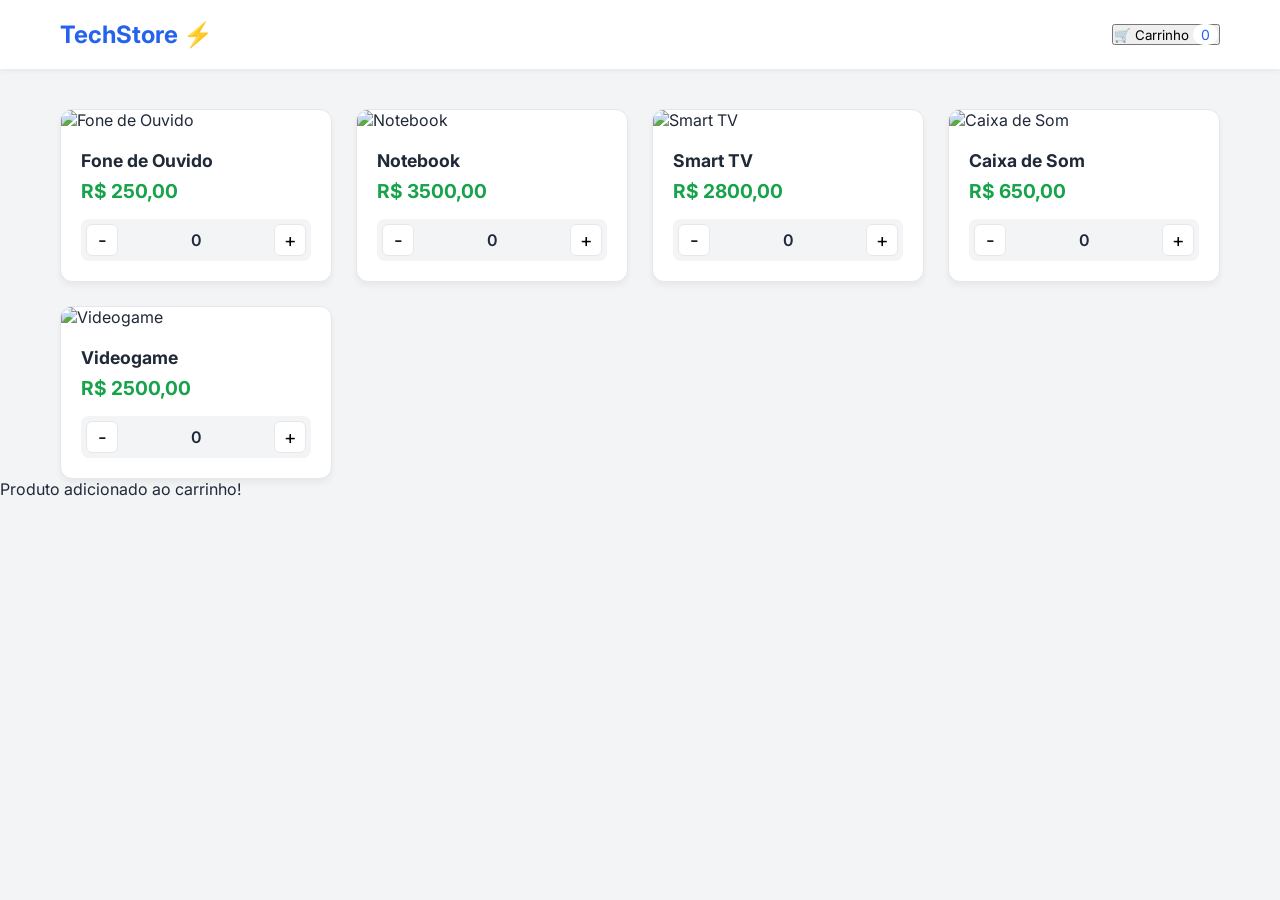
==== index.html @ 1e483e57 "ajuste html" ====
<!DOCTYPE html>
<html lang="pt-BR">
<head>
    <meta charset="UTF-8">
    <meta name="viewport" content="width=device-width, initial-scale=1.0">
    <title>TechStore - A Maior Loja de Eletrônicos</title>
    <link href="https://fonts.googleapis.com/css2?family=Inter:wght@400;500;600;700&display=swap" rel="stylesheet">
    <link rel="stylesheet" href="style.css">
</head>
<body>
    <header class="navbar">
        <div class="container header-content">
            <h1 class="logo">TechStore ⚡</h1>
            <button class="btn-cart-nav" onclick="abrirCarrinho()">
                🛒 Carrinho <span id="cart-badge">0</span>
            </button>
        </div>
    </header>

    <main class="container">
        <!-- Grid Onde os Produtos Vão Aparecer -->
        <div class="produtos-grid" id="produtos-container"></div>
    </main>

    <!-- Modal do Carrinho e Checkout -->
    <div id="modal-overlay" class="modal-overlay">
        <div class="modal-content" id="modal-body">
            <!-- O conteúdo (Carrinho ou Pagamento) será injetado aqui -->
        </div>
    </div>

    <!-- Toast de Notificação (Aviso verde quando adiciona item) -->
    <div id="toast" class="toast">Produto adicionado ao carrinho!</div>

    <script src="script.js"></script>
</body>
</html>
---- style.css ----
:root {
    --primary-color: #2563eb;
    --primary-hover: #1d4ed8;
    --success-color: #16a34a;
    --success-hover: #15803d;
    --bg-color: #f3f4f6;
    --card-bg: #ffffff;
    --text-main: #1f2937;
    --text-muted: #6b7280;
    --border-color: #e5e7eb;
}

* {
    margin: 0;
    padding: 0;
    box-sizing: border-box;
    font-family: 'Inter', sans-serif;
}

body {
    background-color: var(--bg-color);
    color: var(--text-main);
    padding-bottom: 40px;
}

.container {
    max-width: 1200px;
    margin: 0 auto;
    padding: 0 20px;
}

/* Header */
.navbar {
    background-color: var(--card-bg);
    box-shadow: 0 2px 4px rgba(0,0,0,0.05);
    padding: 20px 0;
    margin-bottom: 40px;
    position: sticky;
    top: 0;
    z-index: 100;
}

.header-content {
    display: flex;
    justify-content: space-between;
    align-items: center;
}

.header-content h1 {
    font-size: 1.5rem;
    color: var(--primary-color);
}

.btn-cart {
    background-color: var(--primary-color);
    color: white;
    border: none;
    padding: 10px 20px;
    border-radius: 8px;
    font-weight: 600;
    cursor: pointer;
    transition: background-color 0.2s;
    display: flex;
    align-items: center;
    gap: 8px;
}

.btn-cart:hover {
    background-color: var(--primary-hover);
}

#cart-badge {
    background-color: white;
    color: var(--primary-color);
    padding: 2px 8px;
    border-radius: 99px;
    font-size: 0.875rem;
}

/* Grid de Produtos */
.produtos-grid {
    display: grid;
    grid-template-columns: repeat(auto-fill, minmax(250px, 1fr));
    gap: 24px;
}

.produto-card {
    background-color: var(--card-bg);
    border-radius: 12px;
    overflow: hidden;
    box-shadow: 0 4px 6px rgba(0,0,0,0.05);
    border: 1px solid var(--border-color);
    transition: transform 0.2s, box-shadow 0.2s;
}

.produto-card:hover {
    transform: translateY(-5px);
    box-shadow: 0 10px 15px rgba(0,0,0,0.1);
}

.produto-img {
    width: 100%;
    height: 200px;
    object-fit: cover;
}

.produto-info {
    padding: 20px;
}

.produto-info h3 {
    font-size: 1.1rem;
    margin-bottom: 8px;
}

.produto-preco {
    font-weight: 700;
    color: var(--success-color);
    font-size: 1.2rem;
    margin-bottom: 16px;
}

.controles-qtd {
    display: flex;
    align-items: center;
    justify-content: space-between;
    background-color: var(--bg-color);
    border-radius: 8px;
    padding: 5px;
}

.btn-qtd {
    background-color: var(--card-bg);
    border: 1px solid var(--border-color);
    width: 32px;
    height: 32px;
    border-radius: 6px;
    font-size: 1.2rem;
    cursor: pointer;
    display: flex;
    align-items: center;
    justify-content: center;
    transition: background-color 0.2s;
}

.btn-qtd:hover {
    background-color: #e5e7eb;
}

.qtd-display {
    font-weight: 600;
    width: 30px;
    text-align: center;
}

/* Modal Overlay */
.modal-overlay {
    position: fixed;
    top: 0;
    left: 0;
    width: 100%;
    height: 100%;
    background-color: rgba(0, 0, 0, 0.5);
    display: none;
    justify-content: center;
    align-items: center;
    z-index: 1000;
    backdrop-filter: blur(4px);
}

.modal-overlay.active {
    display: flex;
}

.modal-content {
    background-color: var(--card-bg);
    padding: 30px;
    border-radius: 12px;
    width: 90%;
    max-width: 500px;
    box-shadow: 0 20px 25px -5px rgba(0,0,0,0.1);
}

/* Tipografia e elementos do Modal */
.modal-header {
    display: flex;
    justify-content: space-between;
    align-items: center;
    margin-bottom: 20px;
    border-bottom: 1px solid var(--border-color);
    padding-bottom: 10px;
}

.btn-close {
    background: none;
    border: none;
    font-size: 1.5rem;
    cursor: pointer;
    color: var(--text-muted);
}

.resumo-item {
    display: flex;
    justify-content: space-between;
    margin-bottom: 10px;
    font-size: 0.95rem;
}

.totais {
    margin-top: 20px;
    padding-top: 20px;
    border-top: 1px solid var(--border-color);
}

.select-pagamento {
    width: 100%;
    padding: 10px;
    border-radius: 8px;
    border: 1px solid var(--border-color);
    margin: 15px 0;
    font-size: 1rem;
}

.btn-finalizar {
    width: 100%;
    background-color: var(--success-color);
    color: white;
    padding: 12px;
    border: none;
    border-radius: 8px;
    font-size: 1.1rem;
    font-weight: 600;
    cursor: pointer;
    transition: background-color 0.2s;
}

.btn-finalizar:hover {
    background-color: var(--success-hover);
}

.text-danger { color: #dc2626; }
.text-success { color: #16a34a; }
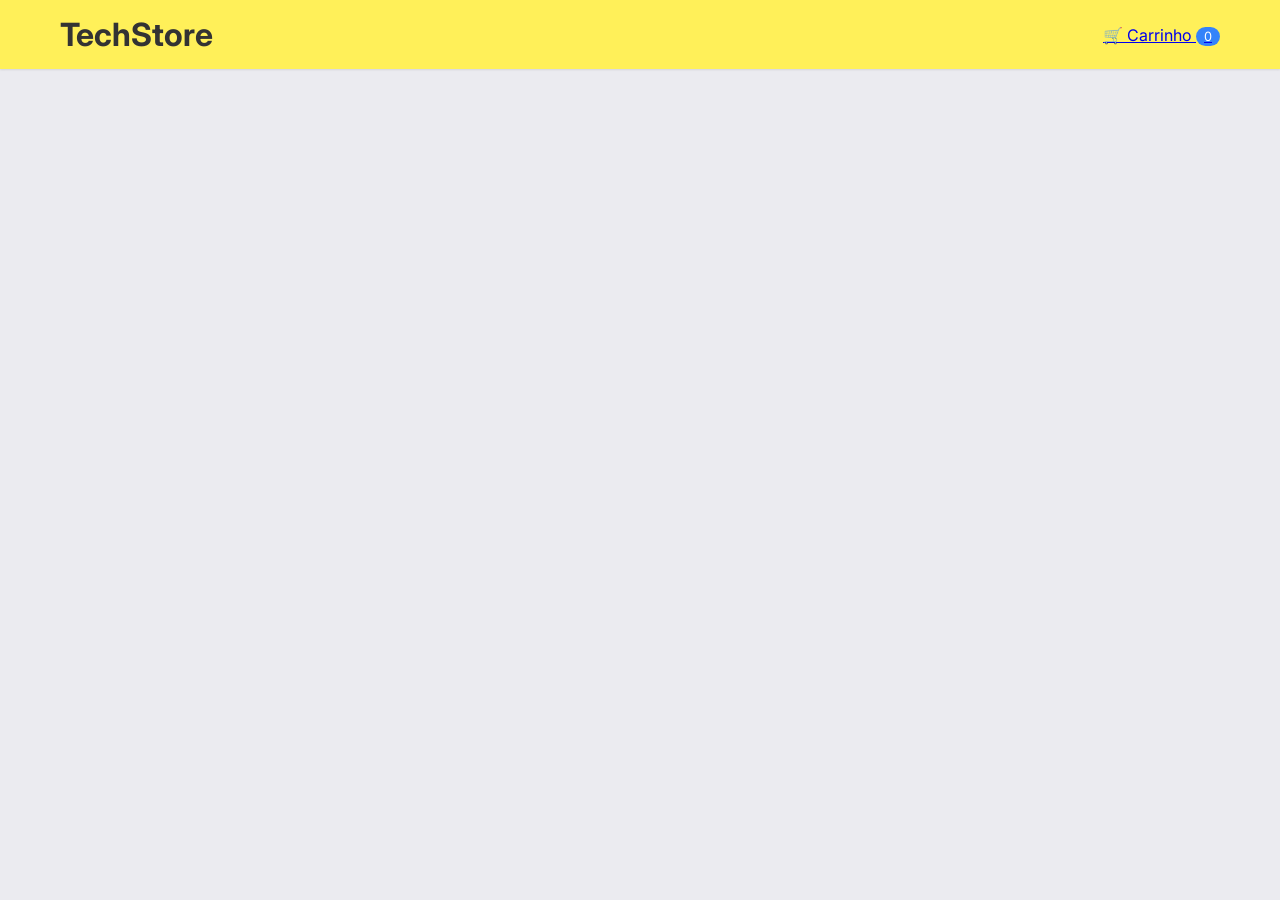
==== commit d537293f: "criação da tela carrinho e ajuste do index" ====
--- a/index.html
+++ b/index.html
@@ -3,34 +3,28 @@
 <head>
     <meta charset="UTF-8">
     <meta name="viewport" content="width=device-width, initial-scale=1.0">
-    <title>TechStore - A Maior Loja de Eletrônicos</title>
-    <link href="https://fonts.googleapis.com/css2?family=Inter:wght@400;500;600;700&display=swap" rel="stylesheet">
+    <title>TechStore - Produtos</title>
+    <link href="https://fonts.googleapis.com/css2?family=Inter:wght@400;600;700&display=swap" rel="stylesheet">
     <link rel="stylesheet" href="style.css">
 </head>
 <body>
     <header class="navbar">
         <div class="container header-content">
-            <h1 class="logo">TechStore ⚡</h1>
-            <button class="btn-cart-nav" onclick="abrirCarrinho()">
+            <h1>TechStore</h1>
+            <!-- Redireciona para a página do carrinho -->
+            <a href="carrinho.html" class="btn-cart">
                 🛒 Carrinho <span id="cart-badge">0</span>
-            </button>
+            </a>
         </div>
     </header>
 
     <main class="container">
-        <!-- Grid Onde os Produtos Vão Aparecer -->
-        <div class="produtos-grid" id="produtos-container"></div>
+        <div class="lista-produtos" id="produtos-lista">
+            <!-- JS injeta os produtos aqui em formato de lista (um sobre o outro) -->
+        </div>
     </main>
 
-    <!-- Modal do Carrinho e Checkout -->
-    <div id="modal-overlay" class="modal-overlay">
-        <div class="modal-content" id="modal-body">
-            <!-- O conteúdo (Carrinho ou Pagamento) será injetado aqui -->
-        </div>
-    </div>
-
-    <!-- Toast de Notificação (Aviso verde quando adiciona item) -->
-    <div id="toast" class="toast">Produto adicionado ao carrinho!</div>
+    <div id="toast" class="toast">Adicionado ao carrinho!</div>
 
     <script src="script.js"></script>
 </body>
--- a/style.css
+++ b/style.css
@@ -1,242 +1,58 @@
 :root {
-    --primary-color: #2563eb;
-    --primary-hover: #1d4ed8;
-    --success-color: #16a34a;
-    --success-hover: #15803d;
-    --bg-color: #f3f4f6;
+    --primary-color: #3483fa; /* Azul estilo Mercado Livre */
+    --primary-hover: #2968c8;
+    --secondary-color: #e3edfb;
+    --secondary-text: #3483fa;
+    --success-color: #00a650; /* Verde de sucesso/frete grátis */
+    --bg-color: #ebebf0;
     --card-bg: #ffffff;
-    --text-main: #1f2937;
-    --text-muted: #6b7280;
-    --border-color: #e5e7eb;
+    --text-main: #333333;
+    --text-muted: #666666;
 }
 
-* {
-    margin: 0;
-    padding: 0;
-    box-sizing: border-box;
-    font-family: 'Inter', sans-serif;
-}
-
-body {
-    background-color: var(--bg-color);
-    color: var(--text-main);
-    padding-bottom: 40px;
-}
-
-.container {
-    max-width: 1200px;
-    margin: 0 auto;
-    padding: 0 20px;
-}
+* { margin: 0; padding: 0; box-sizing: border-box; font-family: 'Inter', sans-serif; }
+body { background-color: var(--bg-color); color: var(--text-main); padding-bottom: 40px; }
+.container { max-width: 1200px; margin: 0 auto; padding: 0 20px; }
 
 /* Header */
-.navbar {
-    background-color: var(--card-bg);
-    box-shadow: 0 2px 4px rgba(0,0,0,0.05);
-    padding: 20px 0;
-    margin-bottom: 40px;
-    position: sticky;
-    top: 0;
-    z-index: 100;
-}
+.navbar { background-color: #fff059; /* Amarelo clássico de e-commerce */ box-shadow: 0 1px 2px rgba(0,0,0,0.1); padding: 15px 0; margin-bottom: 30px; position: sticky; top: 0; z-index: 100; }
+.header-content { display: flex; justify-content: space-between; align-items: center; }
+.logo { font-size: 1.5rem; color: #333; font-weight: 700; }
+.btn-cart-nav { background: white; color: #333; border: 1px solid #ccc; padding: 8px 16px; border-radius: 8px; font-weight: 600; cursor: pointer; display: flex; align-items: center; gap: 8px; }
+#cart-badge { background-color: var(--primary-color); color: white; padding: 2px 8px; border-radius: 99px; font-size: 0.8rem; }
 
-.header-content {
-    display: flex;
-    justify-content: space-between;
-    align-items: center;
-}
+/* Grid de Produtos - Estilo Realista */
+.produtos-grid { display: grid; grid-template-columns: repeat(auto-fill, minmax(260px, 1fr)); gap: 16px; }
+.produto-card { background-color: var(--card-bg); border-radius: 8px; overflow: hidden; display: flex; flex-direction: column; transition: box-shadow 0.2s; padding-bottom: 15px; }
+.produto-card:hover { box-shadow: 0 4px 15px rgba(0,0,0,0.1); }
+.produto-img { width: 100%; height: 220px; object-fit: cover; }
+.produto-info { padding: 15px; display: flex; flex-direction: column; flex-grow: 1; }
+.produto-nome { font-size: 0.9rem; color: var(--text-muted); margin-bottom: 10px; display: -webkit-box; -webkit-line-clamp: 2; -webkit-box-orient: vertical; overflow: hidden; line-height: 1.3; }
+.produto-preco { font-size: 1.5rem; font-weight: 600; color: var(--text-main); }
+.frete-gratis { color: var(--success-color); font-size: 0.8rem; font-weight: 600; margin-top: 4px; margin-bottom: 10px; }
+.avaliacoes { font-size: 0.8rem; color: #ffb800; margin-bottom: 15px; }
 
-.header-content h1 {
-    font-size: 1.5rem;
-    color: var(--primary-color);
-}
+/* Botões do Card */
+.botoes-acao { margin-top: auto; display: flex; flex-direction: column; gap: 8px; padding: 0 15px; }
+.btn-comprar, .btn-adicionar { width: 100%; padding: 12px; border-radius: 6px; font-weight: 600; cursor: pointer; border: none; font-size: 0.9rem; transition: background-color 0.2s; }
+.btn-comprar { background-color: var(--primary-color); color: white; }
+.btn-comprar:hover { background-color: var(--primary-hover); }
+.btn-adicionar { background-color: var(--secondary-color); color: var(--secondary-text); }
+.btn-adicionar:hover { background-color: #c9defa; }
 
-.btn-cart {
-    background-color: var(--primary-color);
-    color: white;
-    border: none;
-    padding: 10px 20px;
-    border-radius: 8px;
-    font-weight: 600;
-    cursor: pointer;
-    transition: background-color 0.2s;
-    display: flex;
-    align-items: center;
-    gap: 8px;
-}
+/* Modal e Toast */
+.modal-overlay { position: fixed; top: 0; left: 0; width: 100%; height: 100%; background-color: rgba(0,0,0,0.6); display: none; justify-content: center; align-items: center; z-index: 1000; }
+.modal-overlay.active { display: flex; }
+.modal-content { background-color: var(--card-bg); padding: 25px; border-radius: 8px; width: 95%; max-width: 500px; max-height: 90vh; overflow-y: auto; }
+.modal-header { display: flex; justify-content: space-between; align-items: center; border-bottom: 1px solid #eee; padding-bottom: 10px; margin-bottom: 20px; }
+.btn-close { background: none; border: none; font-size: 1.5rem; cursor: pointer; }
 
-.btn-cart:hover {
-    background-color: var(--primary-hover);
-}
+/* Item no Carrinho */
+.item-carrinho { display: flex; justify-content: space-between; align-items: center; padding-bottom: 15px; margin-bottom: 15px; border-bottom: 1px solid #eee; }
+.item-info { width: 60%; font-size: 0.9rem; }
+.item-controles { display: flex; align-items: center; gap: 10px; background: #f5f5f5; border-radius: 6px; padding: 4px; }
+.btn-qtd { border: none; background: white; width: 24px; height: 24px; border-radius: 4px; cursor: pointer; font-weight: bold; }
 
-#cart-badge {
-    background-color: white;
-    color: var(--primary-color);
-    padding: 2px 8px;
-    border-radius: 99px;
-    font-size: 0.875rem;
-}
-
-/* Grid de Produtos */
-.produtos-grid {
-    display: grid;
-    grid-template-columns: repeat(auto-fill, minmax(250px, 1fr));
-    gap: 24px;
-}
-
-.produto-card {
-    background-color: var(--card-bg);
-    border-radius: 12px;
-    overflow: hidden;
-    box-shadow: 0 4px 6px rgba(0,0,0,0.05);
-    border: 1px solid var(--border-color);
-    transition: transform 0.2s, box-shadow 0.2s;
-}
-
-.produto-card:hover {
-    transform: translateY(-5px);
-    box-shadow: 0 10px 15px rgba(0,0,0,0.1);
-}
-
-.produto-img {
-    width: 100%;
-    height: 200px;
-    object-fit: cover;
-}
-
-.produto-info {
-    padding: 20px;
-}
-
-.produto-info h3 {
-    font-size: 1.1rem;
-    margin-bottom: 8px;
-}
-
-.produto-preco {
-    font-weight: 700;
-    color: var(--success-color);
-    font-size: 1.2rem;
-    margin-bottom: 16px;
-}
-
-.controles-qtd {
-    display: flex;
-    align-items: center;
-    justify-content: space-between;
-    background-color: var(--bg-color);
-    border-radius: 8px;
-    padding: 5px;
-}
-
-.btn-qtd {
-    background-color: var(--card-bg);
-    border: 1px solid var(--border-color);
-    width: 32px;
-    height: 32px;
-    border-radius: 6px;
-    font-size: 1.2rem;
-    cursor: pointer;
-    display: flex;
-    align-items: center;
-    justify-content: center;
-    transition: background-color 0.2s;
-}
-
-.btn-qtd:hover {
-    background-color: #e5e7eb;
-}
-
-.qtd-display {
-    font-weight: 600;
-    width: 30px;
-    text-align: center;
-}
-
-/* Modal Overlay */
-.modal-overlay {
-    position: fixed;
-    top: 0;
-    left: 0;
-    width: 100%;
-    height: 100%;
-    background-color: rgba(0, 0, 0, 0.5);
-    display: none;
-    justify-content: center;
-    align-items: center;
-    z-index: 1000;
-    backdrop-filter: blur(4px);
-}
-
-.modal-overlay.active {
-    display: flex;
-}
-
-.modal-content {
-    background-color: var(--card-bg);
-    padding: 30px;
-    border-radius: 12px;
-    width: 90%;
-    max-width: 500px;
-    box-shadow: 0 20px 25px -5px rgba(0,0,0,0.1);
-}
-
-/* Tipografia e elementos do Modal */
-.modal-header {
-    display: flex;
-    justify-content: space-between;
-    align-items: center;
-    margin-bottom: 20px;
-    border-bottom: 1px solid var(--border-color);
-    padding-bottom: 10px;
-}
-
-.btn-close {
-    background: none;
-    border: none;
-    font-size: 1.5rem;
-    cursor: pointer;
-    color: var(--text-muted);
-}
-
-.resumo-item {
-    display: flex;
-    justify-content: space-between;
-    margin-bottom: 10px;
-    font-size: 0.95rem;
-}
-
-.totais {
-    margin-top: 20px;
-    padding-top: 20px;
-    border-top: 1px solid var(--border-color);
-}
-
-.select-pagamento {
-    width: 100%;
-    padding: 10px;
-    border-radius: 8px;
-    border: 1px solid var(--border-color);
-    margin: 15px 0;
-    font-size: 1rem;
-}
-
-.btn-finalizar {
-    width: 100%;
-    background-color: var(--success-color);
-    color: white;
-    padding: 12px;
-    border: none;
-    border-radius: 8px;
-    font-size: 1.1rem;
-    font-weight: 600;
-    cursor: pointer;
-    transition: background-color 0.2s;
-}
-
-.btn-finalizar:hover {
-    background-color: var(--success-hover);
-}
-
-.text-danger { color: #dc2626; }
-.text-success { color: #16a34a; }+/* Toast Notification (Aviso temporário) */
+.toast { position: fixed; bottom: -50px; left: 50%; transform: translateX(-50%); background-color: var(--success-color); color: white; padding: 10px 20px; border-radius: 8px; box-shadow: 0 4px 6px rgba(0,0,0,0.2); transition: bottom 0.3s ease-in-out; z-index: 2000; }
+.toast.show { bottom: 20px; }
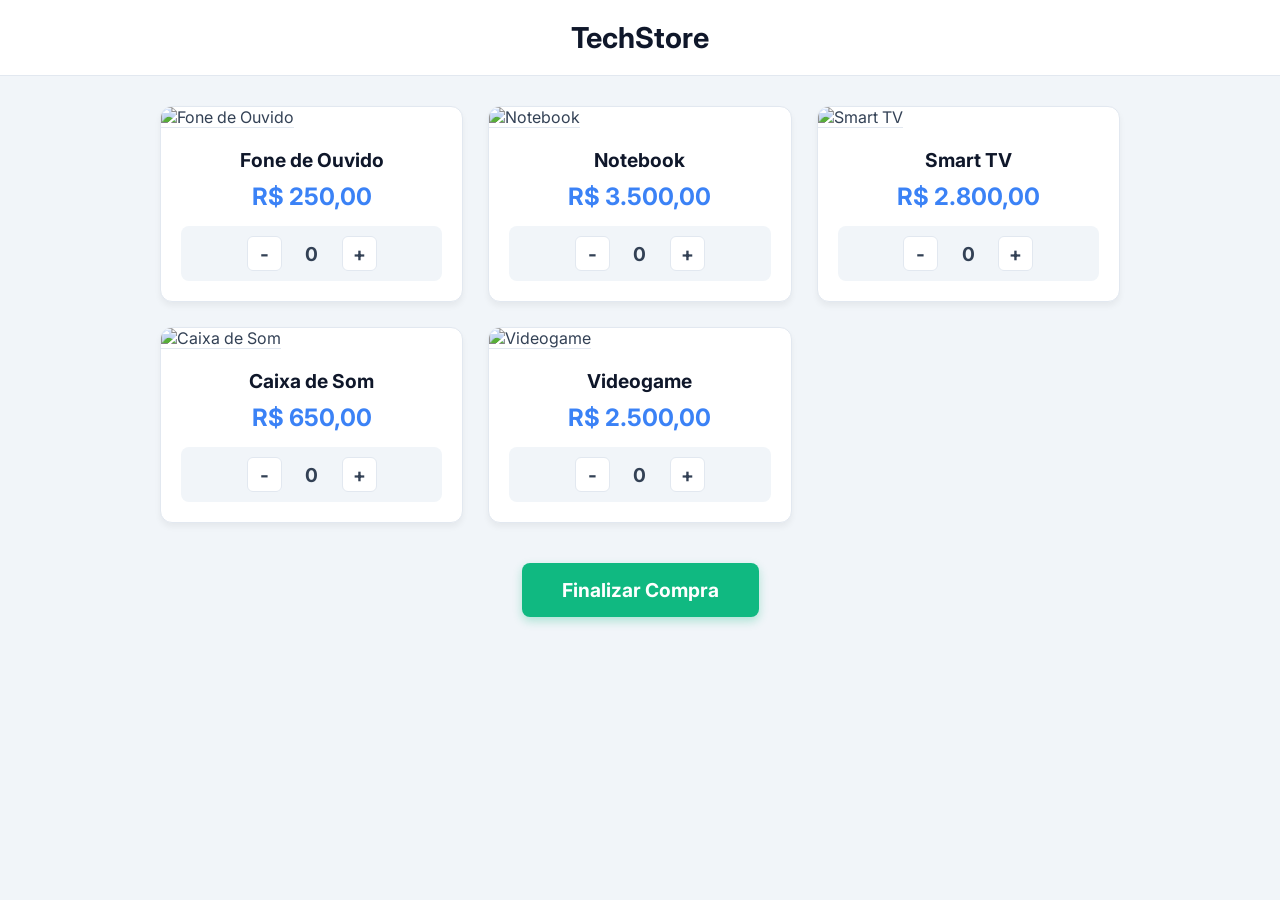
==== commit 5e0abfec: "asdasd" ====
--- a/index.html
+++ b/index.html
@@ -3,7 +3,7 @@
 <head>
     <meta charset="UTF-8">
     <meta name="viewport" content="width=device-width, initial-scale=1.0">
-    <title>TechStore - Produtos</title>
+    <title>TechStore - E-commerce</title>
     <link href="https://fonts.googleapis.com/css2?family=Inter:wght@400;600;700&display=swap" rel="stylesheet">
     <link rel="stylesheet" href="style.css">
 </head>
@@ -11,20 +11,12 @@
     <header class="navbar">
         <div class="container header-content">
             <h1>TechStore</h1>
-            <!-- Redireciona para a página do carrinho -->
-            <a href="carrinho.html" class="btn-cart">
-                🛒 Carrinho <span id="cart-badge">0</span>
-            </a>
         </div>
     </header>
 
-    <main class="container">
-        <div class="lista-produtos" id="produtos-lista">
-            <!-- JS injeta os produtos aqui em formato de lista (um sobre o outro) -->
-        </div>
+    <main class="container" id="app">
+        <!-- O JS vai injetar os produtos e o resumo aqui -->
     </main>
-
-    <div id="toast" class="toast">Adicionado ao carrinho!</div>
 
     <script src="script.js"></script>
 </body>
--- a/style.css
+++ b/style.css
@@ -1,58 +1,88 @@
 :root {
-    --primary-color: #3483fa; /* Azul estilo Mercado Livre */
-    --primary-hover: #2968c8;
-    --secondary-color: #e3edfb;
-    --secondary-text: #3483fa;
-    --success-color: #00a650; /* Verde de sucesso/frete grátis */
-    --bg-color: #ebebf0;
-    --card-bg: #ffffff;
-    --text-main: #333333;
-    --text-muted: #666666;
+    --primary: #0f172a;
+    --primary-hover: #1e293b;
+    --accent: #3b82f6;
+    --bg: #f1f5f9;
+    --card: #ffffff;
+    --text: #334155;
+    --border: #e2e8f0;
 }
 
 * { margin: 0; padding: 0; box-sizing: border-box; font-family: 'Inter', sans-serif; }
-body { background-color: var(--bg-color); color: var(--text-main); padding-bottom: 40px; }
-.container { max-width: 1200px; margin: 0 auto; padding: 0 20px; }
+body { background-color: var(--bg); color: var(--text); padding-bottom: 60px; }
+.container { max-width: 1000px; margin: 0 auto; padding: 0 20px; }
 
 /* Header */
-.navbar { background-color: #fff059; /* Amarelo clássico de e-commerce */ box-shadow: 0 1px 2px rgba(0,0,0,0.1); padding: 15px 0; margin-bottom: 30px; position: sticky; top: 0; z-index: 100; }
-.header-content { display: flex; justify-content: space-between; align-items: center; }
-.logo { font-size: 1.5rem; color: #333; font-weight: 700; }
-.btn-cart-nav { background: white; color: #333; border: 1px solid #ccc; padding: 8px 16px; border-radius: 8px; font-weight: 600; cursor: pointer; display: flex; align-items: center; gap: 8px; }
-#cart-badge { background-color: var(--primary-color); color: white; padding: 2px 8px; border-radius: 99px; font-size: 0.8rem; }
+.navbar { background: var(--card); border-bottom: 1px solid var(--border); padding: 20px 0; margin-bottom: 30px; text-align: center; }
+.navbar h1 { color: var(--primary); font-size: 1.8rem; }
 
-/* Grid de Produtos - Estilo Realista */
-.produtos-grid { display: grid; grid-template-columns: repeat(auto-fill, minmax(260px, 1fr)); gap: 16px; }
-.produto-card { background-color: var(--card-bg); border-radius: 8px; overflow: hidden; display: flex; flex-direction: column; transition: box-shadow 0.2s; padding-bottom: 15px; }
-.produto-card:hover { box-shadow: 0 4px 15px rgba(0,0,0,0.1); }
-.produto-img { width: 100%; height: 220px; object-fit: cover; }
-.produto-info { padding: 15px; display: flex; flex-direction: column; flex-grow: 1; }
-.produto-nome { font-size: 0.9rem; color: var(--text-muted); margin-bottom: 10px; display: -webkit-box; -webkit-line-clamp: 2; -webkit-box-orient: vertical; overflow: hidden; line-height: 1.3; }
-.produto-preco { font-size: 1.5rem; font-weight: 600; color: var(--text-main); }
-.frete-gratis { color: var(--success-color); font-size: 0.8rem; font-weight: 600; margin-top: 4px; margin-bottom: 10px; }
-.avaliacoes { font-size: 0.8rem; color: #ffb800; margin-bottom: 15px; }
+/* Grid de Produtos */
+.grid-produtos {
+    display: grid;
+    grid-template-columns: repeat(auto-fill, minmax(280px, 1fr));
+    gap: 25px;
+    margin-bottom: 40px;
+}
 
-/* Botões do Card */
-.botoes-acao { margin-top: auto; display: flex; flex-direction: column; gap: 8px; padding: 0 15px; }
-.btn-comprar, .btn-adicionar { width: 100%; padding: 12px; border-radius: 6px; font-weight: 600; cursor: pointer; border: none; font-size: 0.9rem; transition: background-color 0.2s; }
-.btn-comprar { background-color: var(--primary-color); color: white; }
-.btn-comprar:hover { background-color: var(--primary-hover); }
-.btn-adicionar { background-color: var(--secondary-color); color: var(--secondary-text); }
-.btn-adicionar:hover { background-color: #c9defa; }
+.produto-card {
+    background: var(--card);
+    border: 1px solid var(--border);
+    border-radius: 12px;
+    overflow: hidden;
+    box-shadow: 0 4px 6px rgba(0,0,0,0.05);
+    transition: transform 0.2s;
+}
 
-/* Modal e Toast */
-.modal-overlay { position: fixed; top: 0; left: 0; width: 100%; height: 100%; background-color: rgba(0,0,0,0.6); display: none; justify-content: center; align-items: center; z-index: 1000; }
-.modal-overlay.active { display: flex; }
-.modal-content { background-color: var(--card-bg); padding: 25px; border-radius: 8px; width: 95%; max-width: 500px; max-height: 90vh; overflow-y: auto; }
-.modal-header { display: flex; justify-content: space-between; align-items: center; border-bottom: 1px solid #eee; padding-bottom: 10px; margin-bottom: 20px; }
-.btn-close { background: none; border: none; font-size: 1.5rem; cursor: pointer; }
+.produto-card:hover { transform: translateY(-5px); }
 
-/* Item no Carrinho */
-.item-carrinho { display: flex; justify-content: space-between; align-items: center; padding-bottom: 15px; margin-bottom: 15px; border-bottom: 1px solid #eee; }
-.item-info { width: 60%; font-size: 0.9rem; }
-.item-controles { display: flex; align-items: center; gap: 10px; background: #f5f5f5; border-radius: 6px; padding: 4px; }
-.btn-qtd { border: none; background: white; width: 24px; height: 24px; border-radius: 4px; cursor: pointer; font-weight: bold; }
+.produto-img {
+    width: 100%;
+    height: 200px;
+    object-fit: cover;
+    border-bottom: 1px solid var(--border);
+}
 
-/* Toast Notification (Aviso temporário) */
-.toast { position: fixed; bottom: -50px; left: 50%; transform: translateX(-50%); background-color: var(--success-color); color: white; padding: 10px 20px; border-radius: 8px; box-shadow: 0 4px 6px rgba(0,0,0,0.2); transition: bottom 0.3s ease-in-out; z-index: 2000; }
-.toast.show { bottom: 20px; }+.produto-info { padding: 20px; text-align: center; }
+.produto-info h2 { font-size: 1.2rem; color: var(--primary); margin-bottom: 10px; }
+.produto-preco { font-size: 1.5rem; font-weight: 700; color: var(--accent); margin-bottom: 15px; }
+
+/* Controles de Quantidade */
+.controle-qtd {
+    display: flex;
+    justify-content: center;
+    align-items: center;
+    gap: 15px;
+    background: var(--bg);
+    padding: 10px;
+    border-radius: 8px;
+}
+
+.btn-qtd { background: white; border: 1px solid var(--border); width: 35px; height: 35px; border-radius: 6px; font-size: 1.2rem; font-weight: bold; cursor: pointer; color: var(--text); transition: 0.2s; }
+.btn-qtd:hover { background: var(--border); }
+.qtd-display { font-size: 1.2rem; font-weight: bold; width: 30px; }
+
+/* Botão Finalizar */
+.area-finalizar { text-align: center; margin-top: 30px; }
+.btn-finalizar { background: #10b981; color: white; border: none; padding: 15px 40px; border-radius: 8px; font-size: 1.2rem; font-weight: bold; cursor: pointer; transition: 0.2s; box-shadow: 0 4px 10px rgba(16, 185, 129, 0.3); }
+.btn-finalizar:hover { background: #059669; }
+
+/* Tela de Resumo */
+.resumo-container { background: var(--card); padding: 30px; border-radius: 12px; box-shadow: 0 4px 10px rgba(0,0,0,0.05); }
+.resumo-container h2 { color: var(--primary); margin-bottom: 20px; text-align: center; font-size: 1.8rem; }
+
+.tabela-resumo { width: 100%; border-collapse: collapse; margin-bottom: 30px; }
+.tabela-resumo th, .tabela-resumo td { padding: 15px; text-align: left; border-bottom: 1px solid var(--border); }
+.tabela-resumo th { background: var(--bg); font-weight: 600; color: var(--primary); }
+
+.totais-box { background: var(--bg); padding: 25px; border-radius: 8px; text-align: right; line-height: 1.8; font-size: 1.1rem; }
+.desconto { color: #ef4444; }
+.total-final { font-size: 1.8rem; color: #10b981; margin-top: 15px; border-top: 2px dashed var(--border); padding-top: 15px; }
+
+.btn-voltar { background: var(--primary); color: white; border: none; padding: 12px 25px; border-radius: 6px; font-size: 1rem; cursor: pointer; margin-top: 20px; display: block; margin-left: auto; margin-right: auto; }
+.btn-voltar:hover { background: var(--primary-hover); }
+
+/* Responsividade para telas menores (Celular) */
+@media (max-width: 600px) {
+    .tabela-resumo th, .tabela-resumo td { padding: 10px 5px; font-size: 0.9rem; }
+    .totais-box { text-align: center; }
+}
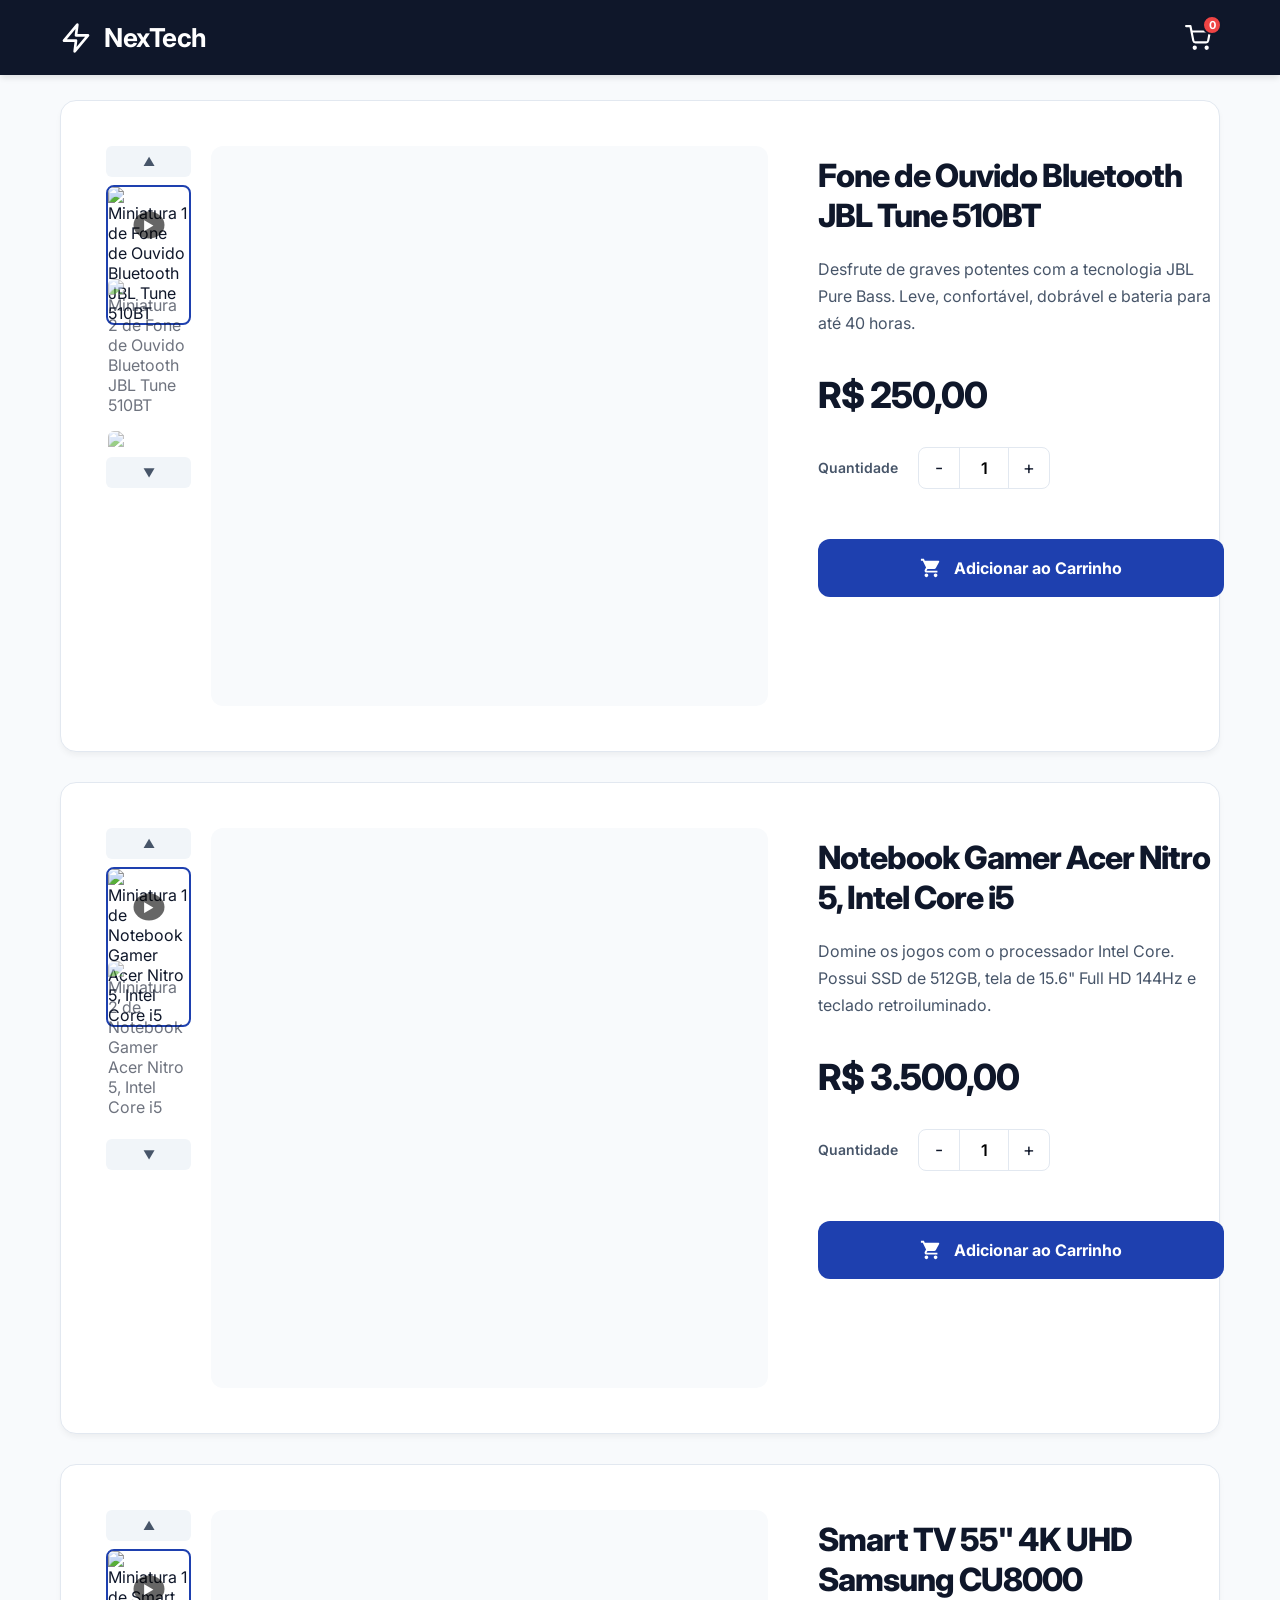
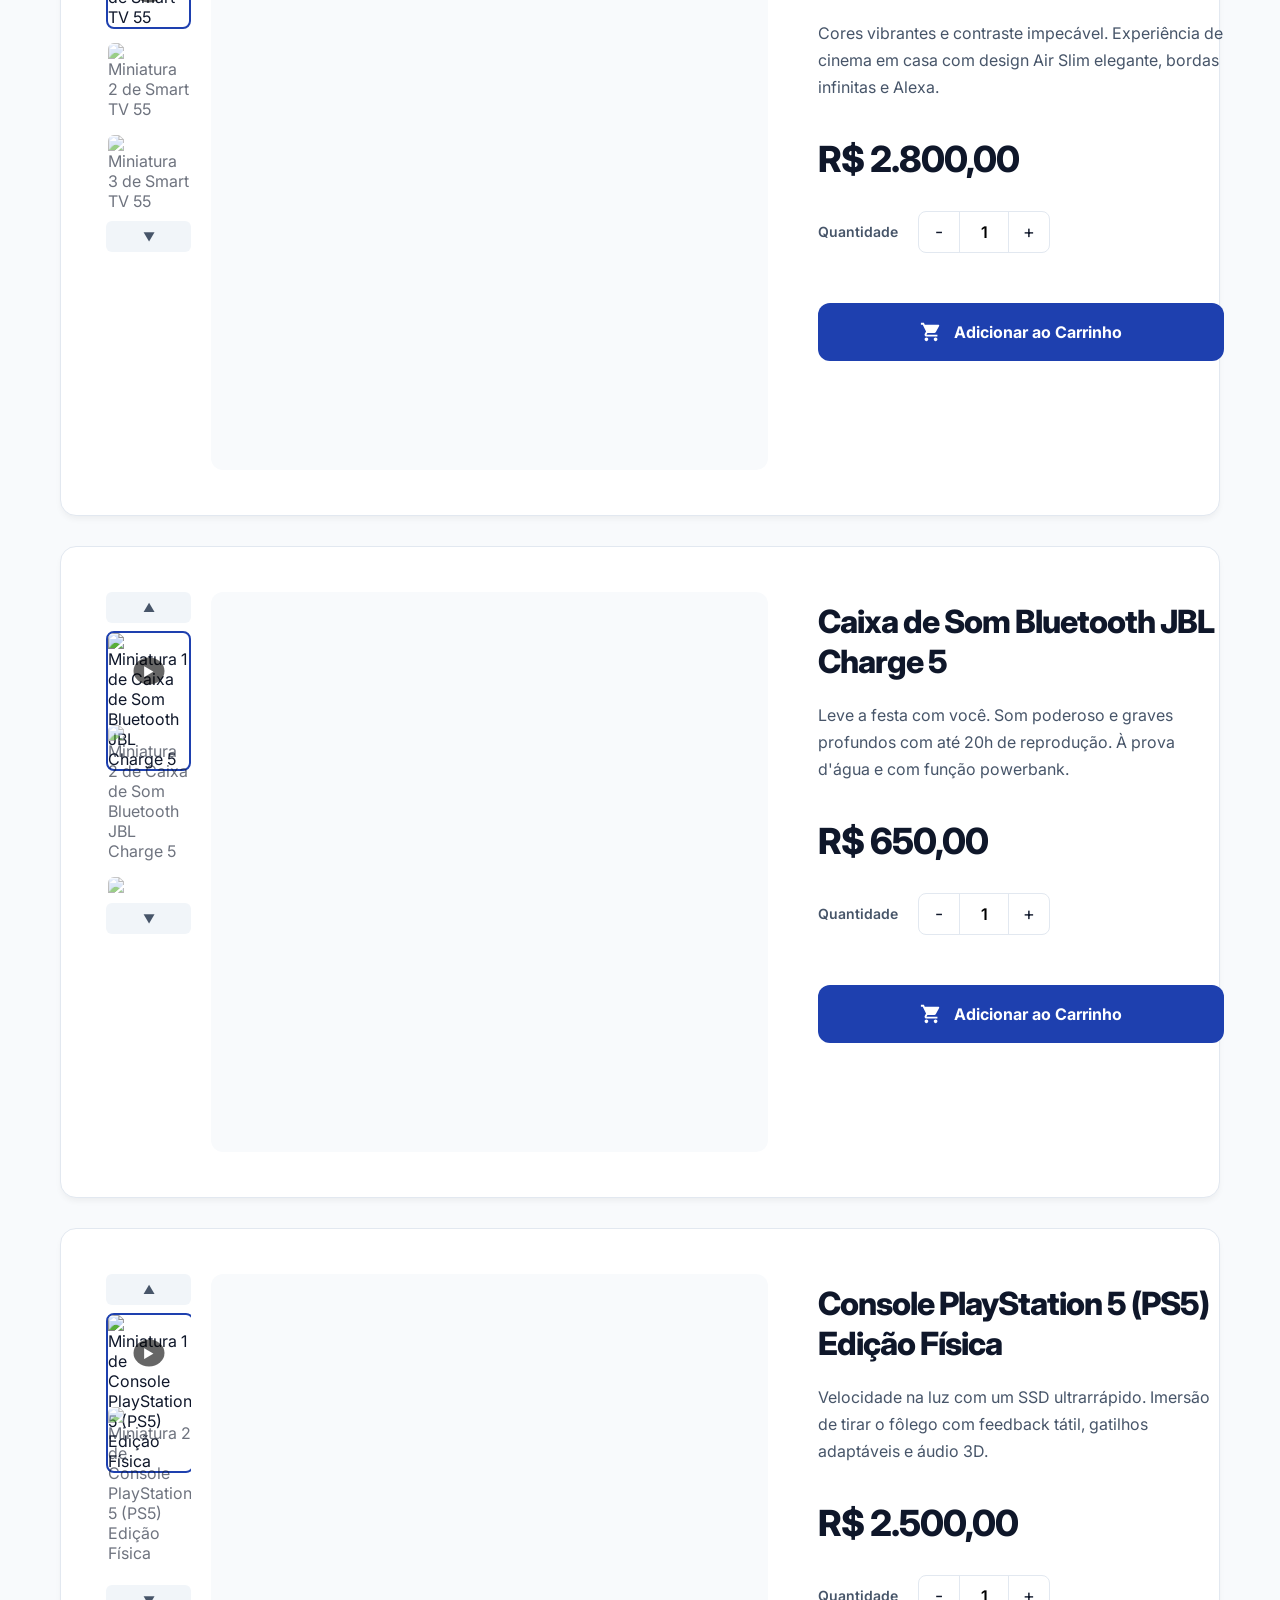
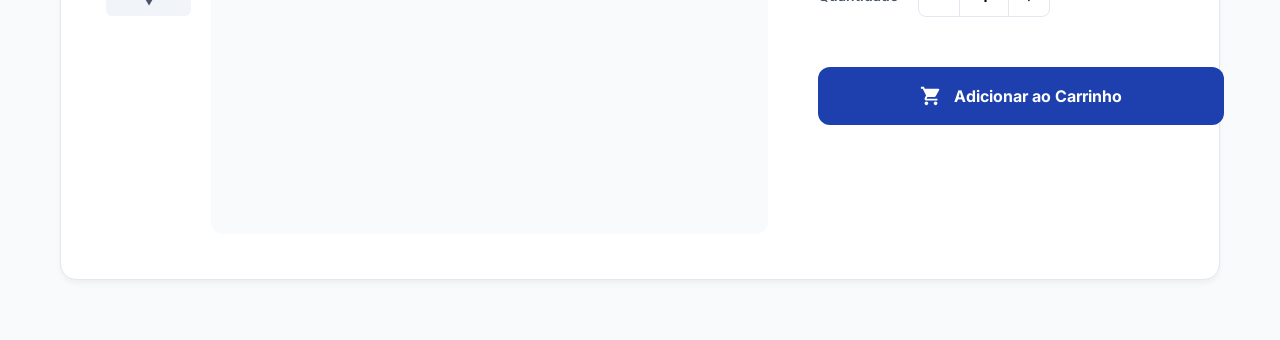
==== commit b8cf197e: "up" ====
--- a/index.html
+++ b/index.html
@@ -1,23 +1,77 @@
 <!DOCTYPE html>
 <html lang="pt-BR">
+
 <head>
     <meta charset="UTF-8">
     <meta name="viewport" content="width=device-width, initial-scale=1.0">
-    <title>TechStore - E-commerce</title>
-    <link href="https://fonts.googleapis.com/css2?family=Inter:wght@400;600;700&display=swap" rel="stylesheet">
+    <title>NexTech | A sua loja do futuro</title>
     <link rel="stylesheet" href="style.css">
+    <link href="https://fonts.googleapis.com/css2?family=Inter:wght@300;400;500;600;700&display=swap" rel="stylesheet">
 </head>
+
 <body>
-    <header class="navbar">
+    <header class="header">
         <div class="container header-content">
-            <h1>TechStore</h1>
+            <div class="logo-area">
+                <div class="logo" aria-label="Início NexTech" tabindex="0">
+                    <svg aria-hidden="true" width="32" height="32" viewBox="0 0 24 24" fill="none" stroke="#fff"
+                        stroke-width="2" stroke-linecap="round" stroke-linejoin="round">
+                        <polygon points="13 2 3 14 12 14 11 22 21 10 12 10 13 2"></polygon>
+                    </svg>
+                    <span>NexTech</span>
+                </div>
+            </div>
+
+            <div class="cart-container" id="cart-container">
+                <div class="cart-icon-wrapper" id="cart-toggle-btn" aria-label="Abrir carrinho de compras" role="button"
+                    tabindex="0">
+                    <svg aria-hidden="true" viewBox="0 0 24 24" fill="none" stroke="#fff" stroke-width="2"
+                        stroke-linecap="round" stroke-linejoin="round">
+                        <circle cx="9" cy="21" r="1"></circle>
+                        <circle cx="20" cy="21" r="1"></circle>
+                        <path d="M1 1h4l2.68 13.39a2 2 0 0 0 2 1.61h9.72a2 2 0 0 0 2-1.61L23 6H6"></path>
+                    </svg>
+                    <span class="cart-badge" id="cart-badge" aria-live="polite">0</span>
+                </div>
+
+                <div class="cart-dropdown hidden" id="cart-dropdown">
+                    <div class="cart-dropdown-header">Produtos Adicionados Recentemente</div>
+                    <div class="cart-items-list" id="cart-items-list">
+                        <!-- Renderizado via JS -->
+                    </div>
+
+                    <div class="cart-checkout-area" id="cart-checkout-area" style="display: none;">
+                        <label for="payment-method-select" class="sr-only" style="display: none;">Forma de
+                            Pagamento</label>
+                        <select id="payment-method-select" class="custom-select"
+                            aria-label="Selecione a forma de pagamento">
+                            <option value="" disabled selected>-- Forma de Pagamento --</option>
+                            <option value="1">1 - À vista (10% OFF em compras > R$5.000)</option>
+                            <option value="2">2 - Cartão de Débito</option>
+                            <option value="3">3 - Cartão de Crédito</option>
+                        </select>
+                        <div class="cart-dropdown-footer">
+                            <span class="cart-total-text" id="dropdown-total" aria-live="polite">R$ 0,00</span>
+                            <button class="btn-checkout-final" id="btn-checkout"
+                                aria-label="Finalizar Compra do Carrinho">Finalizar Compra</button>
+                        </div>
+                    </div>
+                </div>
+            </div>
         </div>
     </header>
 
-    <main class="container" id="app">
-        <!-- O JS vai injetar os produtos e o resumo aqui -->
+    <main class="container">
+        <section id="product-list" class="product-list" aria-label="Lista de Produtos"></section>
     </main>
+
+    <div id="modal-overlay" class="modal-overlay hidden" role="dialog" aria-modal="true" aria-labelledby="modal-title">
+        <div class="modal" id="modal-content"></div>
+    </div>
+
+    <div id="toast" class="toast hidden" role="alert" aria-live="assertive"></div>
 
     <script src="script.js"></script>
 </body>
+
 </html>
--- a/style.css
+++ b/style.css
@@ -1,88 +1,132 @@
+@import url('https://fonts.googleapis.com/css2?family=Inter:wght@300;400;500;600;700;800&display=swap');
+
 :root {
-    --primary: #0f172a;
-    --primary-hover: #1e293b;
-    --accent: #3b82f6;
-    --bg: #f1f5f9;
-    --card: #ffffff;
-    --text: #334155;
-    --border: #e2e8f0;
+    --primary: #1E40AF;        /* Azul Escuro / Premium (Bem mais escuro e elegante) */
+    --primary-light: #EFF6FF;
+    --primary-hover: #1E3A8A;
+    --bg-color: #F8FAFC;
+    --card-bg: #FFFFFF;
+    --text-main: #0F172A;
+    --text-muted: #475569;
+    --border: #E2E8F0;
+    --radius: 16px;            /* Cantos mais suaves */
+    --header-bg: #0F172A;
 }
 
 * { margin: 0; padding: 0; box-sizing: border-box; font-family: 'Inter', sans-serif; }
-body { background-color: var(--bg); color: var(--text); padding-bottom: 60px; }
-.container { max-width: 1000px; margin: 0 auto; padding: 0 20px; }
+body { background-color: var(--bg-color); color: var(--text-main); padding-top: 100px; padding-bottom: 60px; }
+.container { max-width: 1200px; margin: 0 auto; padding: 0 20px; }
 
 /* Header */
-.navbar { background: var(--card); border-bottom: 1px solid var(--border); padding: 20px 0; margin-bottom: 30px; text-align: center; }
-.navbar h1 { color: var(--primary); font-size: 1.8rem; }
+.header { position: fixed; top: 0; left: 0; width: 100%; background: var(--header-bg); box-shadow: 0 4px 6px -1px rgba(0,0,0,0.1); z-index: 100; padding: 15px 0; }
+.header-content { display: flex; justify-content: space-between; align-items: center; }
+.logo { display: flex; align-items: center; gap: 12px; cursor: pointer; transition: opacity 0.2s; }
+.logo:hover { opacity: 0.8; }
+.logo span { font-size: 26px; font-weight: 700; color: #fff; letter-spacing: -0.5px; }
 
-/* Grid de Produtos */
-.grid-produtos {
-    display: grid;
-    grid-template-columns: repeat(auto-fill, minmax(280px, 1fr));
-    gap: 25px;
-    margin-bottom: 40px;
+/* Cart */
+.cart-container { position: relative; }
+.cart-icon-wrapper { position: relative; cursor: pointer; display: flex; align-items: center; justify-content: center; width: 45px; height: 45px; border-radius: 50%; transition: background 0.2s; }
+.cart-icon-wrapper:hover { background: rgba(255,255,255,0.1); }
+.cart-icon-wrapper svg { width: 26px; height: 26px; stroke: #fff; }
+.cart-badge { position: absolute; top: 0; right: -2px; background: #EF4444; color: #fff; font-size: 11px; font-weight: 700; border-radius: 50%; width: 20px; height: 20px; display: flex; align-items: center; justify-content: center; border: 2px solid var(--header-bg); }
+
+/* Dropdown */
+.cart-dropdown { position: absolute; top: 55px; right: 0; width: 400px; background: #fff; border-radius: 12px; box-shadow: 0 10px 25px -5px rgba(0,0,0,0.1); border: 1px solid var(--border); z-index: 200; transition: 0.2s ease; opacity: 1; visibility: visible; overflow: hidden; }
+.cart-dropdown.hidden { opacity: 0; visibility: hidden; transform: translateY(-10px); }
+.cart-dropdown-header { padding: 15px 20px; font-size: 14px; font-weight: 600; color: var(--text-main); background: #F8FAFC; border-bottom: 1px solid var(--border); }
+.cart-items-list { max-height: 350px; overflow-y: auto; }
+.cart-item { display: flex; align-items: center; gap: 15px; padding: 15px 20px; border-bottom: 1px solid #F1F5F9; }
+.cart-item:hover { background: #F8FAFC; }
+.cart-item img { width: 55px; height: 55px; object-fit: cover; border-radius: 8px; border: 1px solid var(--border); }
+.cart-item-info { flex: 1; display: flex; flex-direction: column; gap: 8px; }
+.cart-item-title { font-size: 13px; font-weight: 500; color: var(--text-main); display: -webkit-box; -webkit-line-clamp: 2; -webkit-box-orient: vertical; overflow: hidden; }
+.cart-item-actions { display: flex; align-items: center; justify-content: space-between; }
+.cart-item-price { color: var(--text-main); font-weight: 600; font-size: 14px; }
+.empty-cart-msg { padding: 40px 15px; text-align: center; color: var(--text-muted); font-size: 15px; }
+
+.cart-checkout-area { padding: 20px; background: #fff; border-top: 1px solid var(--border); }
+.custom-select { width: 100%; padding: 12px; border: 1px solid var(--border); border-radius: 8px; font-size: 14px; margin-bottom: 15px; outline: none; background: #F8FAFC; }
+.cart-dropdown-footer { display: flex; justify-content: space-between; align-items: center; }
+.cart-total-text { font-size: 20px; font-weight: 700; color: var(--text-main); }
+.btn-checkout-final { background: var(--primary); color: #fff; border: none; padding: 12px 24px; border-radius: 8px; font-size: 14px; font-weight: 600; cursor: pointer; transition: all 0.2s ease; }
+.btn-checkout-final:hover { background: var(--primary-hover); }
+
+/* Layout dos Produtos */
+.product-list { display: flex; flex-direction: column; gap: 30px; }
+
+/* 3. Ajuste nas bordas (mais padding e gap) */
+.product-card { background: var(--card-bg); border-radius: var(--radius); padding: 45px; border: 1px solid var(--border); box-shadow: 0 4px 6px -1px rgba(0,0,0,0.05); display: flex; flex-direction: row; gap: 50px; align-items: stretch; }
+
+/* 6. Galeria maior (62%) e carrossel restrito a 3 imagens */
+.product-gallery { width: 62%; display: flex; gap: 20px; flex-shrink: 0; }
+.carousel-wrapper-vertical { width: 85px; display: flex; flex-direction: column; align-items: center; gap: 8px; }
+.carousel-btn { background: #F1F5F9; border-radius: 6px; border: none; font-size: 12px; color: var(--text-muted); cursor: pointer; padding: 8px; width: 100%; transition: all 0.2s; }
+.carousel-btn:hover { background: var(--border); color: var(--text-main); }
+
+/* Max-height exato para 3 miniaturas: (80px * 3) + (12px gap * 2) = 264px */
+.thumbnails-track-vertical { display: flex; flex-direction: column; gap: 12px; overflow-y: auto; max-height: 264px; width: 100%; scroll-behavior: smooth; }
+.thumbnails-track-vertical::-webkit-scrollbar { display: none; } 
+
+.thumb { width: 100%; height: 80px; border: 2px solid transparent; cursor: pointer; object-fit: cover; transition: all 0.2s; border-radius: 8px; flex-shrink: 0; opacity: 0.6; }
+.thumb.active, .thumb:hover { border-color: var(--primary); opacity: 1; }
+.thumb-video-icon { position: relative; display: block; width: 100%; height: 80px; }
+.thumb-video-icon .thumb { height: 100%; }
+.thumb-video-icon::after { content: '▶'; position: absolute; top: 50%; left: 50%; transform: translate(-50%, -50%); color: white; background: rgba(0,0,0,0.6); padding: 6px 10px; border-radius: 50%; font-size: 12px; pointer-events: none; }
+
+/* Imagem Principal Maior (agora com 560px de altura) */
+.main-media-container { flex: 1; height: 560px; background: #F8FAFC; border-radius: 12px; display: flex; align-items: center; justify-content: center; position: relative; overflow: hidden; }
+.main-media-container img { width: 100%; height: 100%; object-fit: contain; padding: 20px; transition: transform 0.15s ease-out; cursor: crosshair; }
+
+/* 4. Ocultar o texto do vídeo direto via CSS */
+.video-badge { display: none !important; } 
+
+/* 5. Cursor customizado no vídeo simulando o player circular do Cuberto */
+.main-media-container video { 
+    width: 100%; height: 100%; object-fit: contain; 
+    cursor: url("data:image/svg+xml,%3Csvg xmlns='http://www.w3.org/2000/svg' width='64' height='64' viewBox='0 0 64 64'%3E%3Cfilter id='shadow'%3E%3CfeDropShadow dx='0' dy='4' stdDeviation='4' flood-opacity='0.2'/%3E%3C/filter%3E%3Ccircle cx='32' cy='32' r='28' fill='white' filter='url(%23shadow)'/%3E%3Cpath d='M26 22l16 10-16 10z' fill='black'/%3E%3C/svg%3E") 32 32, pointer;
 }
 
-.produto-card {
-    background: var(--card);
-    border: 1px solid var(--border);
-    border-radius: 12px;
-    overflow: hidden;
-    box-shadow: 0 4px 6px rgba(0,0,0,0.05);
-    transition: transform 0.2s;
-}
+/* 1. e 3. Informações do Produto */
+.product-info { width: 38%; display: flex; flex-direction: column; justify-content: flex-start; flex-shrink: 0; padding: 10px 0; }
 
-.produto-card:hover { transform: translateY(-5px); }
+/* Tipografia refeita: maior, mais bold e com espaçamento negativo elegante */
+.product-title { font-size: 32px; font-weight: 800; line-height: 1.25; margin-bottom: 20px; color: var(--text-main); letter-spacing: -1px; }
+.product-desc { font-size: 16px; color: var(--text-muted); margin-bottom: 35px; line-height: 1.7; font-weight: 400; }
 
-.produto-img {
-    width: 100%;
-    height: 200px;
-    object-fit: cover;
-    border-bottom: 1px solid var(--border);
-}
+.product-price-box { margin-bottom: 30px; }
+.product-price { font-size: 36px; font-weight: 800; color: var(--text-main); letter-spacing: -1px; }
 
-.produto-info { padding: 20px; text-align: center; }
-.produto-info h2 { font-size: 1.2rem; color: var(--primary); margin-bottom: 10px; }
-.produto-preco { font-size: 1.5rem; font-weight: 700; color: var(--accent); margin-bottom: 15px; }
+.shopee-qty-row { display: flex; align-items: center; gap: 20px; margin-bottom: 30px; }
+.shopee-qty-row .lbl { font-size: 14px; font-weight: 600; color: var(--text-muted); }
+.qty-controls { display: flex; align-items: center; border: 1px solid var(--border); border-radius: 8px; background: #fff; overflow: hidden; }
+.btn-qty { background: transparent; border: none; width: 40px; height: 40px; font-size: 18px; color: var(--text-main); cursor: pointer; transition: background 0.2s; }
+.btn-qty:hover { background: #F1F5F9; }
+.qty-display { width: 50px; height: 40px; text-align: center; border: none; border-left: 1px solid var(--border); border-right: 1px solid var(--border); font-size: 16px; font-weight: 600; }
 
-/* Controles de Quantidade */
-.controle-qtd {
-    display: flex;
-    justify-content: center;
-    align-items: center;
-    gap: 15px;
-    background: var(--bg);
-    padding: 10px;
-    border-radius: 8px;
-}
+/* 2. Botão corrigido (Alinhado, cor forte e sem bugar na lateral) */
+.shopee-action-buttons { display: flex; margin-top: 20px; width: 100%; }
+.btn-add-cart-shopee { width: 100%; display: flex; align-items: center; justify-content: center; gap: 12px; background: var(--primary); color: #fff; border: none; padding: 18px 0; border-radius: 12px; font-size: 16px; font-weight: 700; cursor: pointer; transition: all 0.2s ease; }
+.btn-add-cart-shopee:hover { background: var(--primary-hover); transform: translateY(-2px); box-shadow: 0 8px 15px -3px rgba(30, 64, 175, 0.3); }
+.btn-add-cart-shopee svg { width: 22px; height: 22px; fill: #fff; }
 
-.btn-qtd { background: white; border: 1px solid var(--border); width: 35px; height: 35px; border-radius: 6px; font-size: 1.2rem; font-weight: bold; cursor: pointer; color: var(--text); transition: 0.2s; }
-.btn-qtd:hover { background: var(--border); }
-.qtd-display { font-size: 1.2rem; font-weight: bold; width: 30px; }
+/* Modais e Notificações */
+.modal-overlay { position: fixed; top: 0; left: 0; width: 100%; height: 100%; background: rgba(15, 23, 42, 0.8); backdrop-filter: blur(4px); display: flex; align-items: center; justify-content: center; z-index: 1000; transition: 0.3s; }
+.modal-overlay.hidden { opacity: 0; pointer-events: none; }
+.modal { background: var(--card-bg); width: 100%; max-width: 600px; border-radius: 16px; padding: 40px; box-shadow: 0 20px 25px -5px rgba(0,0,0,0.1); }
+.receipt-table { width: 100%; border-collapse: collapse; margin-top: 20px; margin-bottom: 25px; }
+.receipt-table th, .receipt-table td { padding: 15px; border-bottom: 1px solid var(--border); font-size: 14px; text-align: left; }
+.receipt-table th { background: #F8FAFC; font-weight: 600; }
+.summary-row { display: flex; justify-content: space-between; margin-bottom: 10px; font-size: 15px; font-weight: 500; }
 
-/* Botão Finalizar */
-.area-finalizar { text-align: center; margin-top: 30px; }
-.btn-finalizar { background: #10b981; color: white; border: none; padding: 15px 40px; border-radius: 8px; font-size: 1.2rem; font-weight: bold; cursor: pointer; transition: 0.2s; box-shadow: 0 4px 10px rgba(16, 185, 129, 0.3); }
-.btn-finalizar:hover { background: #059669; }
+.toast { position: fixed; bottom: 30px; left: 50%; transform: translateX(-50%) translateY(0); background: #0F172A; color: white; padding: 16px 32px; border-radius: 50px; font-size: 14px; font-weight: 600; z-index: 3000; transition: all 0.3s cubic-bezier(0.4, 0, 0.2, 1); }
+.toast.hidden { transform: translateX(-50%) translateY(20px); opacity: 0; pointer-events: none; }
 
-/* Tela de Resumo */
-.resumo-container { background: var(--card); padding: 30px; border-radius: 12px; box-shadow: 0 4px 10px rgba(0,0,0,0.05); }
-.resumo-container h2 { color: var(--primary); margin-bottom: 20px; text-align: center; font-size: 1.8rem; }
-
-.tabela-resumo { width: 100%; border-collapse: collapse; margin-bottom: 30px; }
-.tabela-resumo th, .tabela-resumo td { padding: 15px; text-align: left; border-bottom: 1px solid var(--border); }
-.tabela-resumo th { background: var(--bg); font-weight: 600; color: var(--primary); }
-
-.totais-box { background: var(--bg); padding: 25px; border-radius: 8px; text-align: right; line-height: 1.8; font-size: 1.1rem; }
-.desconto { color: #ef4444; }
-.total-final { font-size: 1.8rem; color: #10b981; margin-top: 15px; border-top: 2px dashed var(--border); padding-top: 15px; }
-
-.btn-voltar { background: var(--primary); color: white; border: none; padding: 12px 25px; border-radius: 6px; font-size: 1rem; cursor: pointer; margin-top: 20px; display: block; margin-left: auto; margin-right: auto; }
-.btn-voltar:hover { background: var(--primary-hover); }
-
-/* Responsividade para telas menores (Celular) */
-@media (max-width: 600px) {
-    .tabela-resumo th, .tabela-resumo td { padding: 10px 5px; font-size: 0.9rem; }
-    .totais-box { text-align: center; }
+@media (max-width: 900px) {
+    .product-card { flex-direction: column; padding: 30px; gap: 30px; }
+    .product-gallery, .product-info { width: 100%; }
+    .thumbnails-track-vertical { flex-direction: row; max-height: none; width: 100%; overflow-x: auto; }
+    .carousel-wrapper-vertical { width: 100%; flex-direction: row; }
+    .main-media-container { height: 350px; }
+    .carousel-btn { display: none; } 
 }
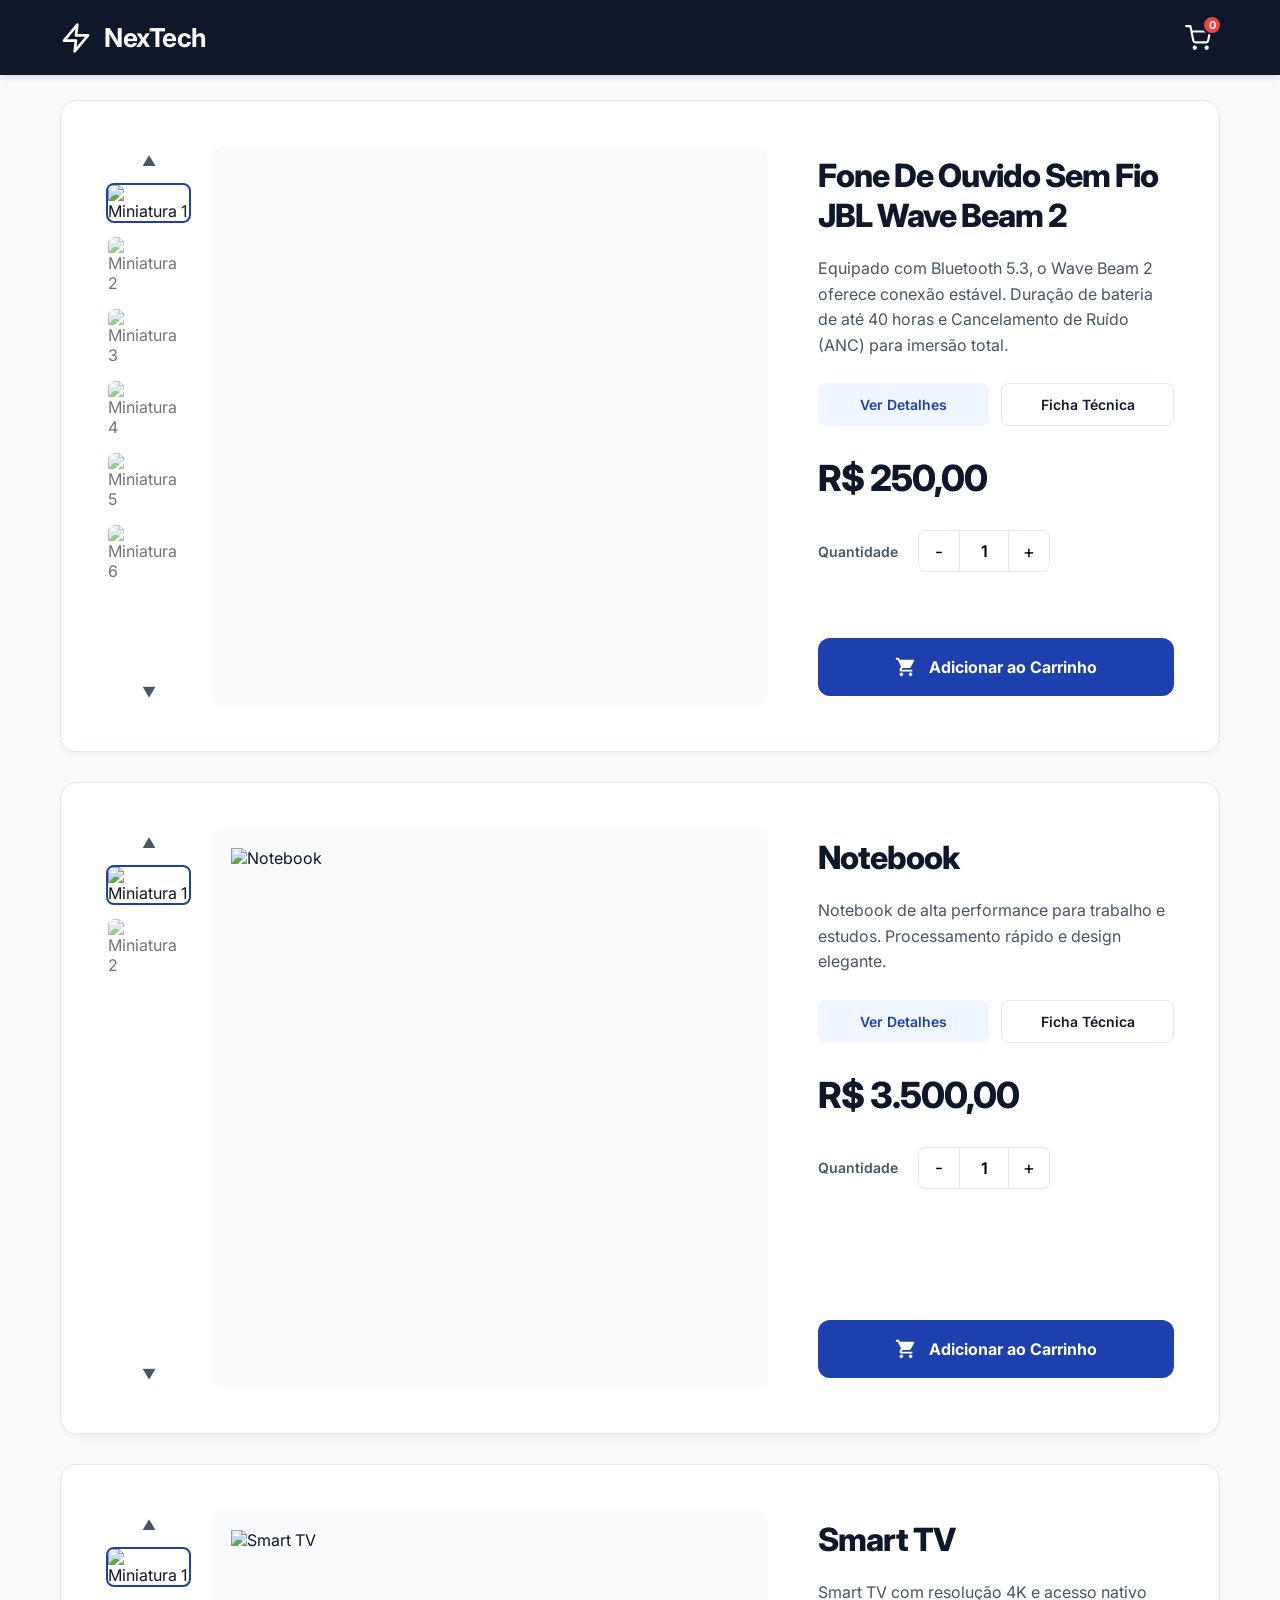
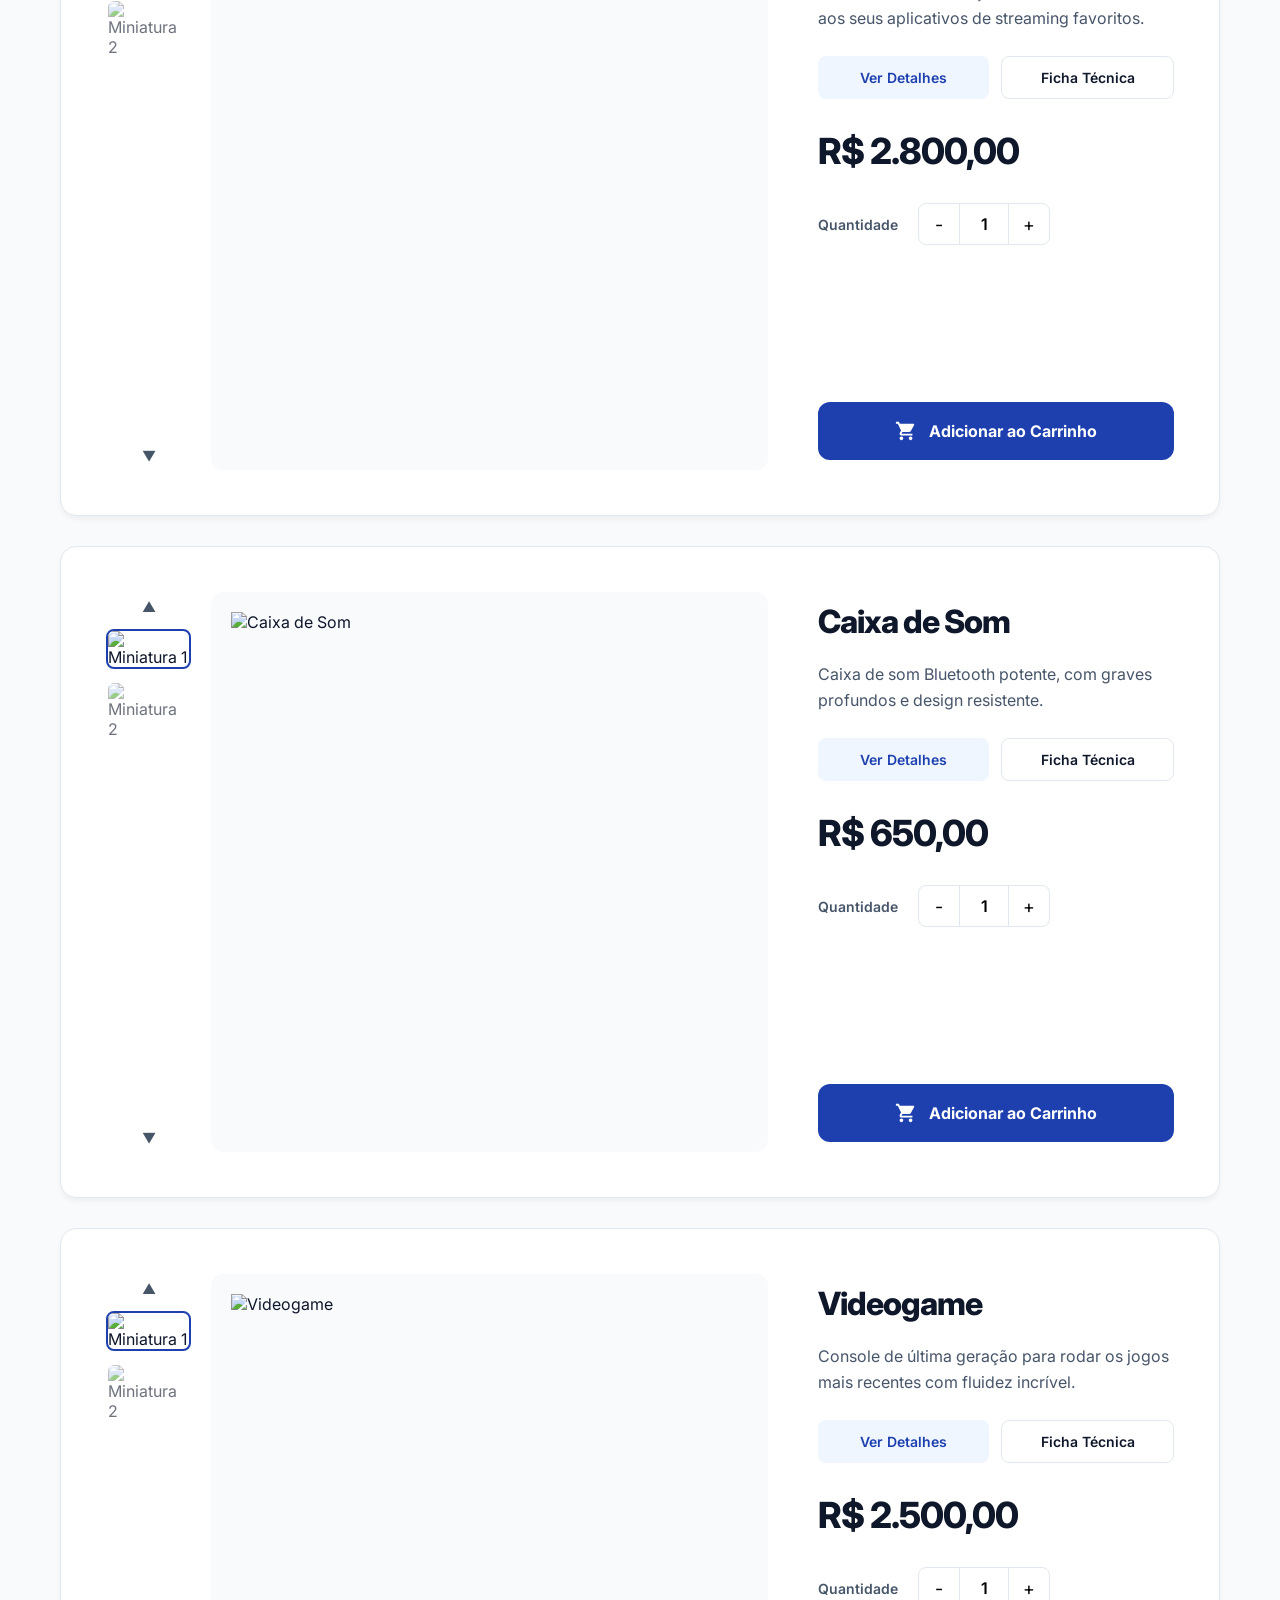
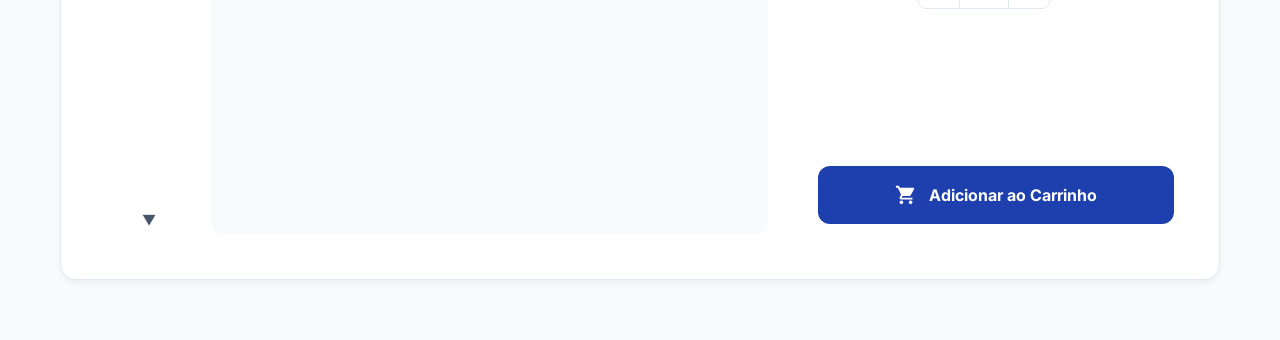
==== commit 8ec377da: "ajustes finais correção botão finalizar compra, reestruturação do carrinho e adição mensagem de conf" ====
--- a/index.html
+++ b/index.html
@@ -41,20 +41,20 @@
                     </div>
 
                     <div class="cart-checkout-area" id="cart-checkout-area" style="display: none;">
-                        <label for="payment-method-select" class="sr-only" style="display: none;">Forma de
-                            Pagamento</label>
-                        <select id="payment-method-select" class="custom-select"
-                            aria-label="Selecione a forma de pagamento">
-                            <option value="" disabled selected>-- Forma de Pagamento --</option>
-                            <option value="1">1 - À vista (10% OFF em compras > R$5.000)</option>
-                            <option value="2">2 - Cartão de Débito</option>
-                            <option value="3">3 - Cartão de Crédito</option>
-                        </select>
                         <div class="cart-dropdown-footer">
                             <span class="cart-total-text" id="dropdown-total" aria-live="polite">R$ 0,00</span>
-                            <button class="btn-checkout-final" id="btn-checkout"
-                                aria-label="Finalizar Compra do Carrinho">Finalizar Compra</button>
+                            <button class="btn-checkout-final" id="btn-checkout" aria-label="Revisar Compra">Comprar</button>
                         </div>
+                    </div>
+                </div>
+            </div>
+        </div>
+    </header>
+
+    <main class="container">
+        <section id="product-list" class="product-list" aria-label="Lista de Produtos"></section>
+    </main>
+
                     </div>
                 </div>
             </div>
--- a/style.css
+++ b/style.css
@@ -1,7 +1,7 @@
 @import url('https://fonts.googleapis.com/css2?family=Inter:wght@300;400;500;600;700;800&display=swap');
 
 :root {
-    --primary: #1E40AF;        /* Azul Escuro / Premium (Bem mais escuro e elegante) */
+    --primary: #1E40AF;
     --primary-light: #EFF6FF;
     --primary-hover: #1E3A8A;
     --bg-color: #F8FAFC;
@@ -9,7 +9,7 @@
     --text-main: #0F172A;
     --text-muted: #475569;
     --border: #E2E8F0;
-    --radius: 16px;            /* Cantos mais suaves */
+    --radius: 16px;
     --header-bg: #0F172A;
 }
 
@@ -17,14 +17,13 @@
 body { background-color: var(--bg-color); color: var(--text-main); padding-top: 100px; padding-bottom: 60px; }
 .container { max-width: 1200px; margin: 0 auto; padding: 0 20px; }
 
-/* Header */
+/* Header & Cart */
 .header { position: fixed; top: 0; left: 0; width: 100%; background: var(--header-bg); box-shadow: 0 4px 6px -1px rgba(0,0,0,0.1); z-index: 100; padding: 15px 0; }
 .header-content { display: flex; justify-content: space-between; align-items: center; }
 .logo { display: flex; align-items: center; gap: 12px; cursor: pointer; transition: opacity 0.2s; }
 .logo:hover { opacity: 0.8; }
 .logo span { font-size: 26px; font-weight: 700; color: #fff; letter-spacing: -0.5px; }
 
-/* Cart */
 .cart-container { position: relative; }
 .cart-icon-wrapper { position: relative; cursor: pointer; display: flex; align-items: center; justify-content: center; width: 45px; height: 45px; border-radius: 50%; transition: background 0.2s; }
 .cart-icon-wrapper:hover { background: rgba(255,255,255,0.1); }
@@ -34,92 +33,122 @@
 /* Dropdown */
 .cart-dropdown { position: absolute; top: 55px; right: 0; width: 400px; background: #fff; border-radius: 12px; box-shadow: 0 10px 25px -5px rgba(0,0,0,0.1); border: 1px solid var(--border); z-index: 200; transition: 0.2s ease; opacity: 1; visibility: visible; overflow: hidden; }
 .cart-dropdown.hidden { opacity: 0; visibility: hidden; transform: translateY(-10px); }
-.cart-dropdown-header { padding: 15px 20px; font-size: 14px; font-weight: 600; color: var(--text-main); background: #F8FAFC; border-bottom: 1px solid var(--border); }
+.cart-dropdown-header { padding: 15px 20px; font-size: 14px; font-weight: 600; background: #F8FAFC; border-bottom: 1px solid var(--border); }
 .cart-items-list { max-height: 350px; overflow-y: auto; }
 .cart-item { display: flex; align-items: center; gap: 15px; padding: 15px 20px; border-bottom: 1px solid #F1F5F9; }
-.cart-item:hover { background: #F8FAFC; }
 .cart-item img { width: 55px; height: 55px; object-fit: cover; border-radius: 8px; border: 1px solid var(--border); }
 .cart-item-info { flex: 1; display: flex; flex-direction: column; gap: 8px; }
-.cart-item-title { font-size: 13px; font-weight: 500; color: var(--text-main); display: -webkit-box; -webkit-line-clamp: 2; -webkit-box-orient: vertical; overflow: hidden; }
+.cart-item-title { font-size: 13px; font-weight: 500; display: -webkit-box; -webkit-line-clamp: 2; -webkit-box-orient: vertical; overflow: hidden; }
 .cart-item-actions { display: flex; align-items: center; justify-content: space-between; }
-.cart-item-price { color: var(--text-main); font-weight: 600; font-size: 14px; }
+.cart-item-price { font-weight: 600; font-size: 14px; }
 .empty-cart-msg { padding: 40px 15px; text-align: center; color: var(--text-muted); font-size: 15px; }
 
 .cart-checkout-area { padding: 20px; background: #fff; border-top: 1px solid var(--border); }
 .custom-select { width: 100%; padding: 12px; border: 1px solid var(--border); border-radius: 8px; font-size: 14px; margin-bottom: 15px; outline: none; background: #F8FAFC; }
 .cart-dropdown-footer { display: flex; justify-content: space-between; align-items: center; }
-.cart-total-text { font-size: 20px; font-weight: 700; color: var(--text-main); }
-.btn-checkout-final { background: var(--primary); color: #fff; border: none; padding: 12px 24px; border-radius: 8px; font-size: 14px; font-weight: 600; cursor: pointer; transition: all 0.2s ease; }
-.btn-checkout-final:hover { background: var(--primary-hover); }
-
-/* Layout dos Produtos */
+.cart-total-text { font-size: 20px; font-weight: 700; }
+/* 1. O botão original intacto */
+.btn-checkout-final { 
+    background: var(--primary); 
+    color: #fff; 
+    border: none; 
+    padding: 12px 24px; 
+    border-radius: 8px; 
+    font-size: 14px; 
+    font-weight: 600; 
+    cursor: pointer; 
+    transition: all 0.2s ease;
+}
+
+/* 2. O hover original (aplicado apenas quando o botão NÃO estiver desativado) */
+.btn-checkout-final:not(:disabled):hover { 
+    background: var(--primary-hover); 
+}
+
+/* 3. O estado bloqueado (fundo cinza claro e texto suave para indicar inatividade) */
+.btn-checkout-final:disabled {
+    background: #E2E8F0;
+    color: #94A3B8;
+    cursor: not-allowed;
+}.btn-checkout-final:hover { background: var(--primary-hover); }
+
+/* Layout Produtos */
 .product-list { display: flex; flex-direction: column; gap: 30px; }
-
-/* 3. Ajuste nas bordas (mais padding e gap) */
 .product-card { background: var(--card-bg); border-radius: var(--radius); padding: 45px; border: 1px solid var(--border); box-shadow: 0 4px 6px -1px rgba(0,0,0,0.05); display: flex; flex-direction: row; gap: 50px; align-items: stretch; }
 
-/* 6. Galeria maior (62%) e carrossel restrito a 3 imagens */
+/* Galeria */
 .product-gallery { width: 62%; display: flex; gap: 20px; flex-shrink: 0; }
 .carousel-wrapper-vertical { width: 85px; display: flex; flex-direction: column; align-items: center; gap: 8px; }
-.carousel-btn { background: #F1F5F9; border-radius: 6px; border: none; font-size: 12px; color: var(--text-muted); cursor: pointer; padding: 8px; width: 100%; transition: all 0.2s; }
-.carousel-btn:hover { background: var(--border); color: var(--text-main); }
-
-/* Max-height exato para 3 miniaturas: (80px * 3) + (12px gap * 2) = 264px */
 .thumbnails-track-vertical { display: flex; flex-direction: column; gap: 12px; overflow-y: auto; max-height: 264px; width: 100%; scroll-behavior: smooth; }
-.thumbnails-track-vertical::-webkit-scrollbar { display: none; } 
-
-.thumb { width: 100%; height: 80px; border: 2px solid transparent; cursor: pointer; object-fit: cover; transition: all 0.2s; border-radius: 8px; flex-shrink: 0; opacity: 0.6; }
+.thumbnails-track-vertical::-webkit-scrollbar { display: none; }
+.thumb { width: 100%; height: 80px; border: 2px solid transparent; cursor: pointer; object-fit: cover; border-radius: 8px; opacity: 0.6; transition: all 0.2s; }
 .thumb.active, .thumb:hover { border-color: var(--primary); opacity: 1; }
-.thumb-video-icon { position: relative; display: block; width: 100%; height: 80px; }
-.thumb-video-icon .thumb { height: 100%; }
-.thumb-video-icon::after { content: '▶'; position: absolute; top: 50%; left: 50%; transform: translate(-50%, -50%); color: white; background: rgba(0,0,0,0.6); padding: 6px 10px; border-radius: 50%; font-size: 12px; pointer-events: none; }
-
-/* Imagem Principal Maior (agora com 560px de altura) */
+
 .main-media-container { flex: 1; height: 560px; background: #F8FAFC; border-radius: 12px; display: flex; align-items: center; justify-content: center; position: relative; overflow: hidden; }
-.main-media-container img { width: 100%; height: 100%; object-fit: contain; padding: 20px; transition: transform 0.15s ease-out; cursor: crosshair; }
-
-/* 4. Ocultar o texto do vídeo direto via CSS */
-.video-badge { display: none !important; } 
-
-/* 5. Cursor customizado no vídeo simulando o player circular do Cuberto */
-.main-media-container video { 
-    width: 100%; height: 100%; object-fit: contain; 
-    cursor: url("data:image/svg+xml,%3Csvg xmlns='http://www.w3.org/2000/svg' width='64' height='64' viewBox='0 0 64 64'%3E%3Cfilter id='shadow'%3E%3CfeDropShadow dx='0' dy='4' stdDeviation='4' flood-opacity='0.2'/%3E%3C/filter%3E%3Ccircle cx='32' cy='32' r='28' fill='white' filter='url(%23shadow)'/%3E%3Cpath d='M26 22l16 10-16 10z' fill='black'/%3E%3C/svg%3E") 32 32, pointer;
-}
-
-/* 1. e 3. Informações do Produto */
-.product-info { width: 38%; display: flex; flex-direction: column; justify-content: flex-start; flex-shrink: 0; padding: 10px 0; }
-
-/* Tipografia refeita: maior, mais bold e com espaçamento negativo elegante */
-.product-title { font-size: 32px; font-weight: 800; line-height: 1.25; margin-bottom: 20px; color: var(--text-main); letter-spacing: -1px; }
-.product-desc { font-size: 16px; color: var(--text-muted); margin-bottom: 35px; line-height: 1.7; font-weight: 400; }
+.media-content { width: 100%; height: 100%; display: flex; align-items: center; justify-content: center; }
+.media-content img, .media-content video { width: 100%; height: 100%; object-fit: contain; padding: 20px; transition: transform 0.15s ease-out; }
+.media-content img { cursor: crosshair; }
+
+/* Setas da Imagem Principal (Estilo Havan) */
+.main-arrow { position: absolute; top: 50%; transform: translateY(-50%); background: rgba(255,255,255,0.8); border: 1px solid var(--border); width: 44px; height: 44px; border-radius: 50%; font-size: 18px; color: var(--text-main); cursor: pointer; z-index: 10; display: flex; align-items: center; justify-content: center; box-shadow: 0 4px 10px rgba(0,0,0,0.1); opacity: 0; transition: all 0.2s ease; }
+.main-media-container:hover .main-arrow { opacity: 1; }
+.main-arrow:hover { background: #fff; color: var(--primary); transform: translateY(-50%) scale(1.05); }
+.main-arrow.prev { left: 15px; }
+.main-arrow.next { right: 15px; }
+
+/* Produto Info */
+.product-info { width: 38%; display: flex; flex-direction: column; justify-content: flex-start; padding: 10px 0; }
+.product-title { font-size: 32px; font-weight: 800; line-height: 1.25; margin-bottom: 20px; letter-spacing: -1px; }
+.product-desc { font-size: 16px; color: var(--text-muted); margin-bottom: 25px; line-height: 1.6; }
+
+/* Botões de Informação (Ficha/Detalhes) */
+.info-buttons { display: flex; gap: 12px; margin-bottom: 30px; }
+.btn-info { flex: 1; padding: 12px 0; border-radius: 8px; font-size: 14px; font-weight: 600; cursor: pointer; transition: all 0.2s; background: var(--primary-light); color: var(--primary); border: none; text-align: center; }
+.btn-info:hover { background: #DBEAFE; }
+.btn-info.outline { background: transparent; border: 1px solid var(--border); color: var(--text-main); }
+.btn-info.outline:hover { border-color: var(--text-muted); background: #F8FAFC; }
 
 .product-price-box { margin-bottom: 30px; }
-.product-price { font-size: 36px; font-weight: 800; color: var(--text-main); letter-spacing: -1px; }
-
+.product-price { font-size: 36px; font-weight: 800; letter-spacing: -1px; }
 .shopee-qty-row { display: flex; align-items: center; gap: 20px; margin-bottom: 30px; }
 .shopee-qty-row .lbl { font-size: 14px; font-weight: 600; color: var(--text-muted); }
 .qty-controls { display: flex; align-items: center; border: 1px solid var(--border); border-radius: 8px; background: #fff; overflow: hidden; }
-.btn-qty { background: transparent; border: none; width: 40px; height: 40px; font-size: 18px; color: var(--text-main); cursor: pointer; transition: background 0.2s; }
+.btn-qty { background: transparent; border: none; width: 40px; height: 40px; font-size: 18px; cursor: pointer; transition: background 0.2s; }
 .btn-qty:hover { background: #F1F5F9; }
 .qty-display { width: 50px; height: 40px; text-align: center; border: none; border-left: 1px solid var(--border); border-right: 1px solid var(--border); font-size: 16px; font-weight: 600; }
 
-/* 2. Botão corrigido (Alinhado, cor forte e sem bugar na lateral) */
-.shopee-action-buttons { display: flex; margin-top: 20px; width: 100%; }
-.btn-add-cart-shopee { width: 100%; display: flex; align-items: center; justify-content: center; gap: 12px; background: var(--primary); color: #fff; border: none; padding: 18px 0; border-radius: 12px; font-size: 16px; font-weight: 700; cursor: pointer; transition: all 0.2s ease; }
-.btn-add-cart-shopee:hover { background: var(--primary-hover); transform: translateY(-2px); box-shadow: 0 8px 15px -3px rgba(30, 64, 175, 0.3); }
+.shopee-action-buttons { display: flex; margin-top: auto; width: 100%; }
+.btn-add-cart-shopee { width: 100%; display: flex; align-items: center; justify-content: center; gap: 12px; background: var(--primary); color: #fff; border: none; padding: 18px 0; border-radius: 12px; font-size: 16px; font-weight: 700; cursor: pointer; transition: all 0.2s; }
+.btn-add-cart-shopee:hover { background: var(--primary-hover); transform: translateY(-2px); box-shadow: 0 8px 15px -3px rgba(30,64,175,0.3); }
 .btn-add-cart-shopee svg { width: 22px; height: 22px; fill: #fff; }
-
-/* Modais e Notificações */
-.modal-overlay { position: fixed; top: 0; left: 0; width: 100%; height: 100%; background: rgba(15, 23, 42, 0.8); backdrop-filter: blur(4px); display: flex; align-items: center; justify-content: center; z-index: 1000; transition: 0.3s; }
+/* Estilo para o botão de finalizar compra bloqueado no modal */
+.btn-add-cart-shopee:disabled {
+    background: var(--primary);
+    opacity: 0.4;
+    cursor: not-allowed;
+    transform: none;
+    box-shadow: none;
+    pointer-events: none;
+}
+/* Modal & Ficha Técnica */
+.modal-overlay { position: fixed; top: 0; left: 0; width: 100%; height: 100%; background: rgba(15,23,42,0.8); backdrop-filter: blur(4px); display: flex; align-items: center; justify-content: center; z-index: 1000; transition: 0.3s; }
 .modal-overlay.hidden { opacity: 0; pointer-events: none; }
-.modal { background: var(--card-bg); width: 100%; max-width: 600px; border-radius: 16px; padding: 40px; box-shadow: 0 20px 25px -5px rgba(0,0,0,0.1); }
+.modal { background: var(--card-bg); width: 100%; max-width: 600px; border-radius: 16px; padding: 40px; box-shadow: 0 20px 25px -5px rgba(0,0,0,0.1); max-height: 90vh; overflow-y: auto; }
+.modal-header { display: flex; justify-content: space-between; align-items: center; border-bottom: 1px solid var(--border); padding-bottom: 15px; }
+.close-modal { background: transparent; border: none; font-size: 28px; color: var(--text-muted); cursor: pointer; line-height: 1; transition: color 0.2s; }
+.close-modal:hover { color: #EF4444; }
+.specs-table { width: 100%; border-collapse: collapse; margin-top: 10px; }
+.specs-table th, .specs-table td { padding: 14px 15px; border-bottom: 1px solid var(--border); font-size: 14px; text-align: left; }
+.specs-table th { background: #F8FAFC; font-weight: 600; width: 40%; color: var(--text-main); }
+.specs-table td { color: var(--text-muted); }
+
+/* Recibo Checkout */
 .receipt-table { width: 100%; border-collapse: collapse; margin-top: 20px; margin-bottom: 25px; }
 .receipt-table th, .receipt-table td { padding: 15px; border-bottom: 1px solid var(--border); font-size: 14px; text-align: left; }
 .receipt-table th { background: #F8FAFC; font-weight: 600; }
 .summary-row { display: flex; justify-content: space-between; margin-bottom: 10px; font-size: 15px; font-weight: 500; }
 
-.toast { position: fixed; bottom: 30px; left: 50%; transform: translateX(-50%) translateY(0); background: #0F172A; color: white; padding: 16px 32px; border-radius: 50px; font-size: 14px; font-weight: 600; z-index: 3000; transition: all 0.3s cubic-bezier(0.4, 0, 0.2, 1); }
+.toast { position: fixed; bottom: 30px; left: 50%; transform: translateX(-50%) translateY(0); background: #0F172A; color: white; padding: 16px 32px; border-radius: 50px; font-size: 14px; font-weight: 600; z-index: 3000; transition: all 0.3s; }
 .toast.hidden { transform: translateX(-50%) translateY(20px); opacity: 0; pointer-events: none; }
 
 @media (max-width: 900px) {
@@ -128,5 +157,83 @@
     .thumbnails-track-vertical { flex-direction: row; max-height: none; width: 100%; overflow-x: auto; }
     .carousel-wrapper-vertical { width: 100%; flex-direction: row; }
     .main-media-container { height: 350px; }
-    .carousel-btn { display: none; } 
+}
+/* --- Novas Estilizações da Galeria e Cursor --- */
+
+/* Altura igual à da imagem principal (560px) para preencher a lateral */
+.carousel-wrapper-vertical { 
+    width: 85px; 
+    height: 560px; 
+    display: flex; 
+    flex-direction: column; 
+    align-items: center; 
+    gap: 8px; 
+}
+
+/* flex: 1 faz com que a lista ocupe todo o espaço livre entre as setas */
+.thumbnails-track-vertical { 
+    display: flex; 
+    flex-direction: column; 
+    gap: 12px; 
+    overflow-y: auto; 
+    flex: 1; 
+    max-height: none; /* Remove o limite antigo de 264px */
+    width: 100%; 
+    scroll-behavior: smooth; 
+}
+.thumbnails-track-vertical::-webkit-scrollbar { 
+    display: none; 
+}
+
+/* flex-shrink: 0 impede que as setas sejam esmagadas se houver muitas fotos */
+.thumb-arrow { 
+    flex-shrink: 0;
+    background: transparent; 
+    border: none; 
+    font-size: 14px; 
+    cursor: pointer; 
+    color: var(--text-muted); 
+    padding: 6px; 
+    width: 100%; 
+    transition: all 0.2s; 
+    display: flex; 
+    align-items: center; 
+    justify-content: center; 
+}
+.thumb-arrow:hover { 
+    color: var(--primary); 
+    background: #F1F5F9; 
+    border-radius: 4px; 
+}
+/* Ocultar cursor padrão sobre o vídeo */
+.media-content video {
+    cursor: none;
+}
+
+/* Cursor Customizado do Vídeo (Cor Reversa e Opacidade) */
+.video-cursor {
+    position: fixed;
+    width: 70px;
+    height: 70px;
+    border-radius: 50%;
+    background: rgba(255, 255, 255, 0.7); /* Opacidade reduzida */
+    mix-blend-mode: difference; /* Efeito de cor reversa */
+    pointer-events: none; /* Permite clicar através dele */
+    z-index: 9999;
+    display: flex;
+    align-items: center;
+    justify-content: center;
+    transform: translate(-50%, -50%);
+    transition: opacity 0.2s ease, transform 0.15s ease;
+    opacity: 1;
+}
+.video-cursor.hidden {
+    opacity: 0;
+    transform: translate(-50%, -50%) scale(0.5);
+}
+.video-cursor svg {
+    width: 28px;
+    height: 28px;
+    fill: #000;
+    margin-left: 5px; /* Compensa o peso visual do triângulo de play */
 }
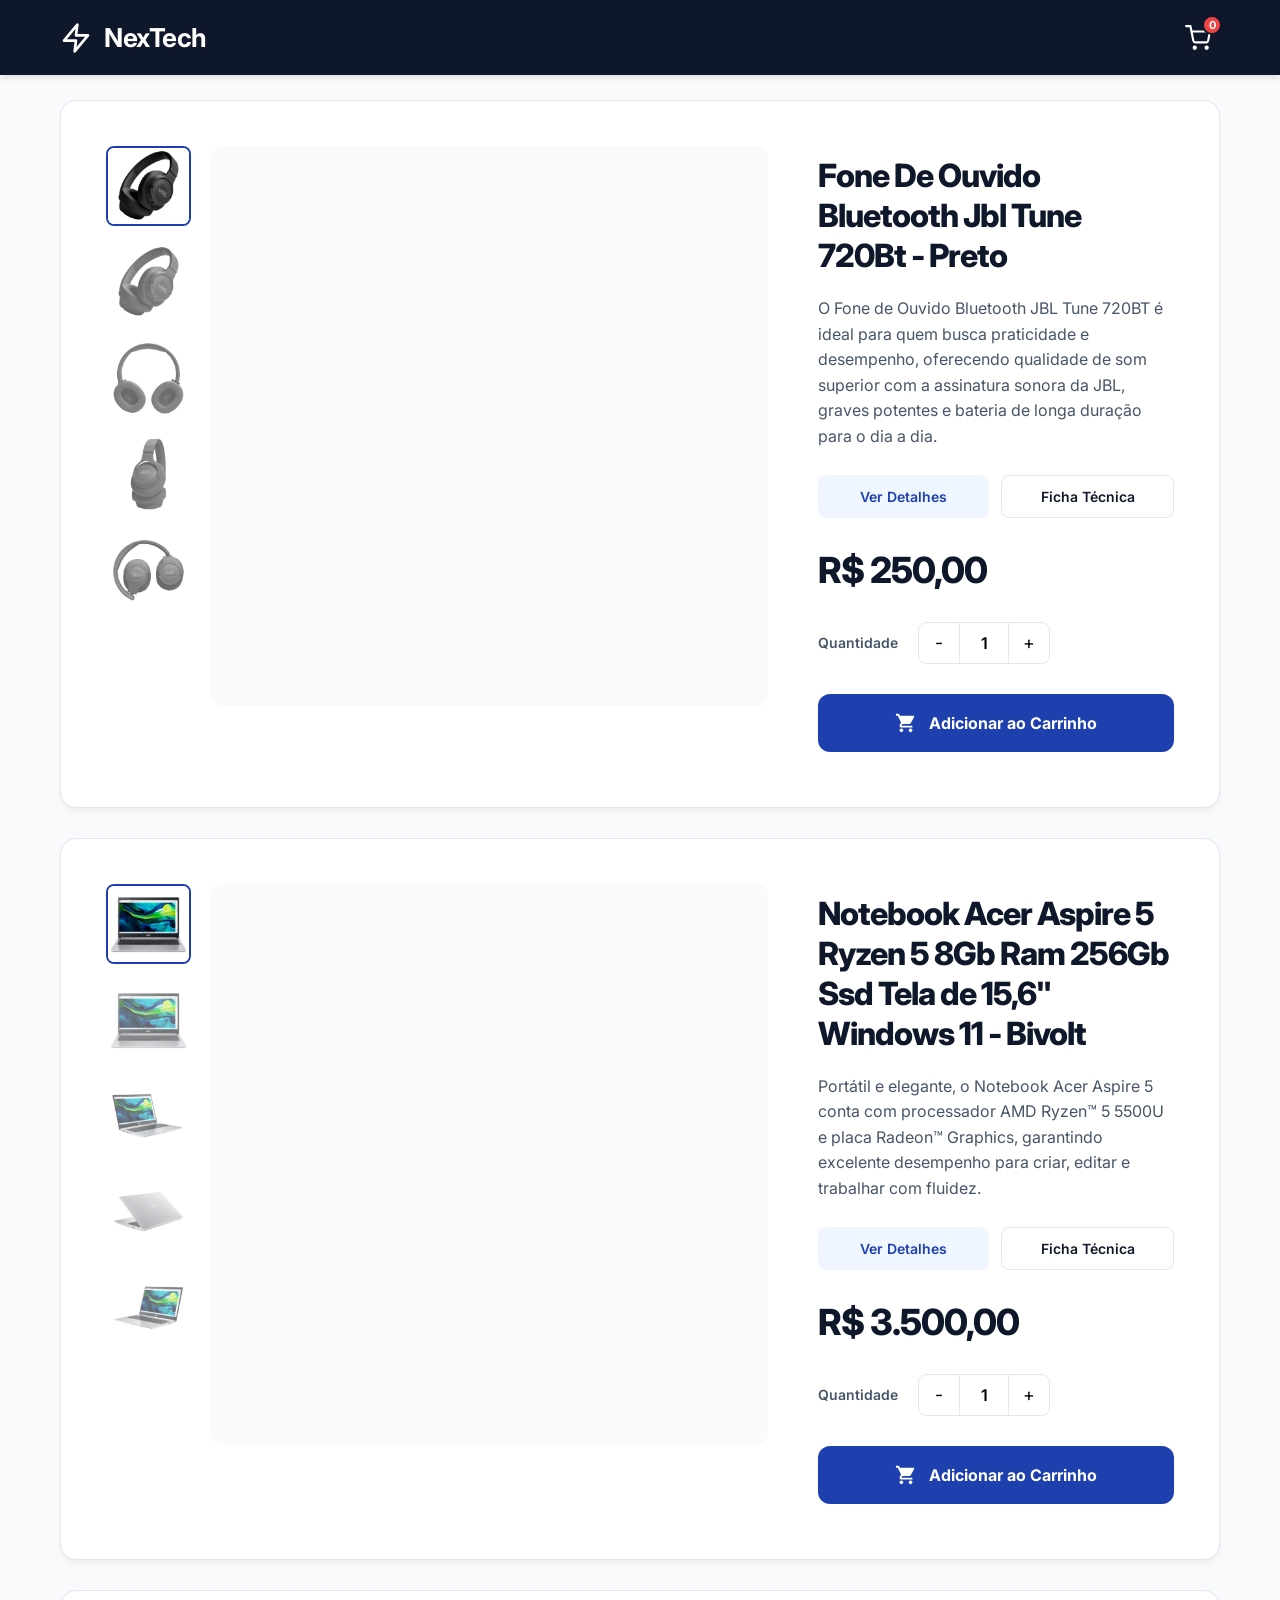
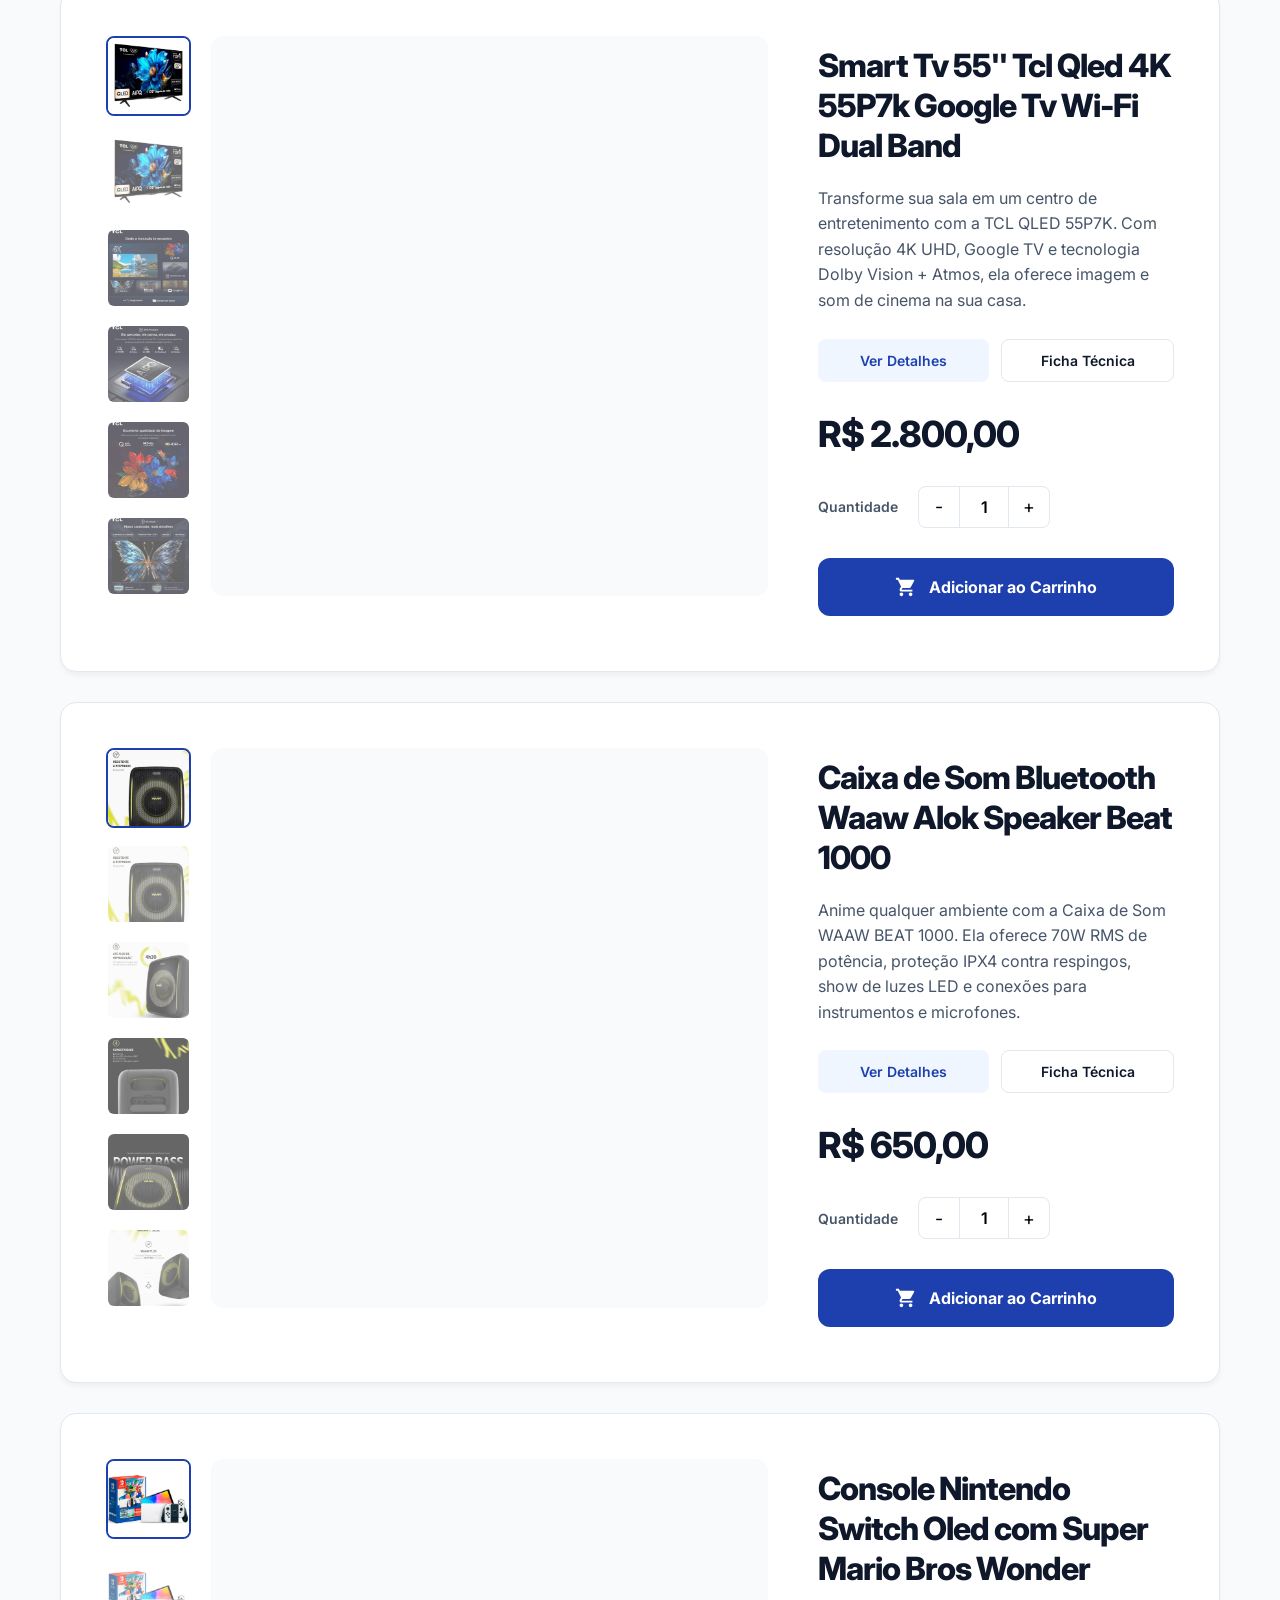
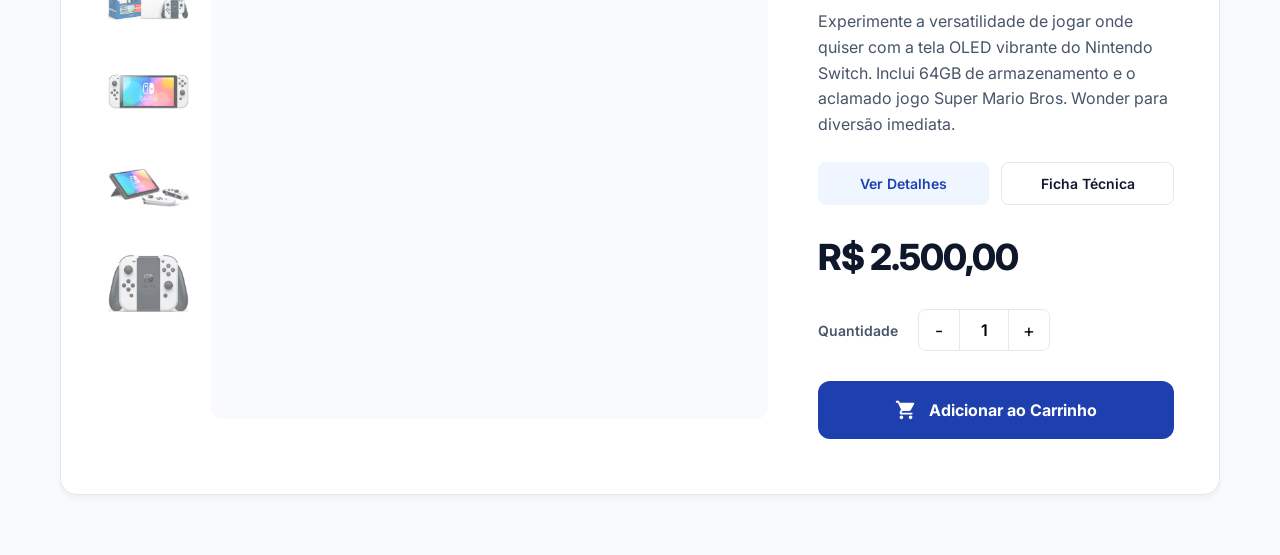
==== commit 4d45c26e: "atualização .json assets" ====
--- a/index.html
+++ b/index.html
@@ -55,16 +55,6 @@
         <section id="product-list" class="product-list" aria-label="Lista de Produtos"></section>
     </main>
 
-                    </div>
-                </div>
-            </div>
-        </div>
-    </header>
-
-    <main class="container">
-        <section id="product-list" class="product-list" aria-label="Lista de Produtos"></section>
-    </main>
-
     <div id="modal-overlay" class="modal-overlay hidden" role="dialog" aria-modal="true" aria-labelledby="modal-title">
         <div class="modal" id="modal-content"></div>
     </div>
--- a/style.css
+++ b/style.css
@@ -70,7 +70,8 @@
     background: #E2E8F0;
     color: #94A3B8;
     cursor: not-allowed;
-}.btn-checkout-final:hover { background: var(--primary-hover); }
+}
+.btn-checkout-final:hover { background: var(--primary-hover); }
 
 /* Layout Produtos */
 .product-list { display: flex; flex-direction: column; gap: 30px; }
@@ -158,6 +159,7 @@
     .carousel-wrapper-vertical { width: 100%; flex-direction: row; }
     .main-media-container { height: 350px; }
 }
+
 /* --- Novas Estilizações da Galeria e Cursor --- */
 
 /* Altura igual à da imagem principal (560px) para preencher a lateral */
@@ -185,26 +187,6 @@
     display: none; 
 }
 
-/* flex-shrink: 0 impede que as setas sejam esmagadas se houver muitas fotos */
-.thumb-arrow { 
-    flex-shrink: 0;
-    background: transparent; 
-    border: none; 
-    font-size: 14px; 
-    cursor: pointer; 
-    color: var(--text-muted); 
-    padding: 6px; 
-    width: 100%; 
-    transition: all 0.2s; 
-    display: flex; 
-    align-items: center; 
-    justify-content: center; 
-}
-.thumb-arrow:hover { 
-    color: var(--primary); 
-    background: #F1F5F9; 
-    border-radius: 4px; 
-}
 /* Ocultar cursor padrão sobre o vídeo */
 .media-content video {
     cursor: none;
@@ -236,4 +218,77 @@
     height: 28px;
     fill: #000;
     margin-left: 5px; /* Compensa o peso visual do triângulo de play */
+}
+
+/* --- RESPONSIVIDADE (Tablets) --- */
+@media (max-width: 900px) {
+    .product-card { 
+        flex-direction: column; 
+        padding: 30px; 
+        gap: 30px; 
+    }
+    
+    /* Coloca a galeria em formato de coluna invertida (Thumbnails em baixo da imagem principal) */
+    .product-gallery { 
+        width: 100%; 
+        flex-direction: column-reverse; 
+    }
+    
+    .product-info { width: 100%; }
+    
+    .carousel-wrapper-vertical { 
+        width: 100%; 
+        height: auto; 
+        flex-direction: row; 
+    }
+    
+    .thumbnails-track-vertical { 
+        flex-direction: row; 
+        max-height: none; 
+        width: 100%; 
+        overflow-x: auto; 
+        gap: 10px;
+    }
+    
+    .main-media-container { height: 400px; }
+    
+    /* Garante que as setas apareçam sem precisar de hover no touch */
+    .main-arrow { opacity: 1; }
+}
+
+/* --- RESPONSIVIDADE (Celulares) --- */
+@media (max-width: 480px) {
+    body { padding-top: 80px; }
+    
+    .product-card { 
+        padding: 20px; 
+        gap: 20px; 
+    }
+    
+    .product-title { 
+        font-size: 24px; 
+        margin-bottom: 10px; 
+    }
+    
+    .product-price { font-size: 28px; }
+    .main-media-container { height: 320px; }
+    
+    /* Tamanho padronizado das miniaturas no celular */
+    .thumb { 
+        height: 60px; 
+        width: 60px; 
+        flex-shrink: 0; 
+    }
+    
+    .cart-dropdown { 
+        width: calc(100vw - 40px); 
+        right: -10px; 
+    }
+    
+    .modal { padding: 20px; }
+    
+    .specs-table th, .specs-table td { 
+        padding: 10px; 
+        font-size: 13px; 
+    }
 }
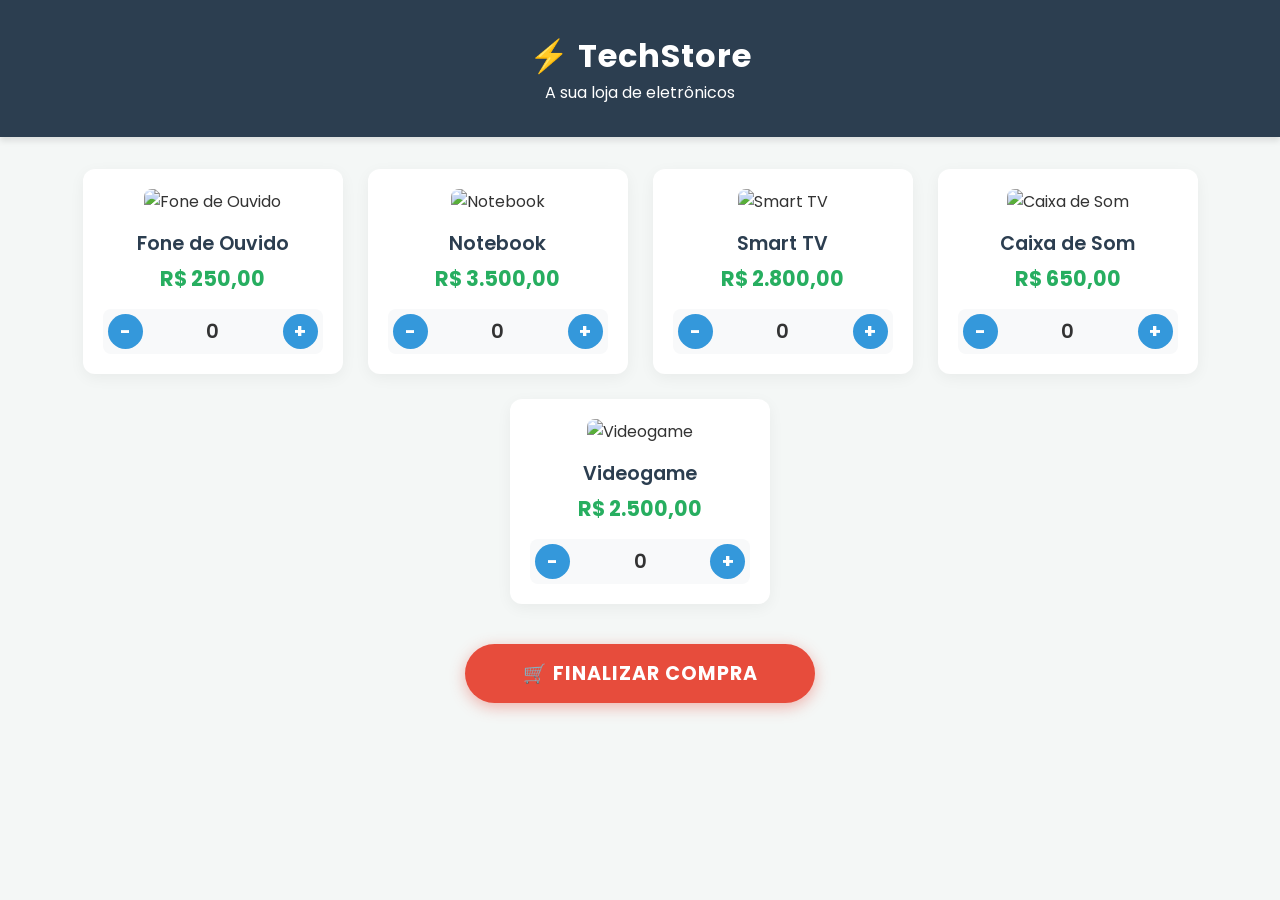
==== commit 93ac7b19: "up" ====
--- a/index.html
+++ b/index.html
@@ -1,67 +1,388 @@
 <!DOCTYPE html>
 <html lang="pt-BR">
-
 <head>
     <meta charset="UTF-8">
     <meta name="viewport" content="width=device-width, initial-scale=1.0">
-    <title>NexTech | A sua loja do futuro</title>
-    <link rel="stylesheet" href="style.css">
-    <link href="https://fonts.googleapis.com/css2?family=Inter:wght@300;400;500;600;700&display=swap" rel="stylesheet">
+    <title>TechStore - Compras</title>
+    <link href="https://fonts.googleapis.com/css2?family=Poppins:wght@300;400;600;700&display=swap" rel="stylesheet">
+    <style>
+        /* CSS para formatação e organização visual */
+        * {
+            margin: 0;
+            padding: 0;
+            box-sizing: border-box;
+            font-family: 'Poppins', sans-serif;
+        }
+
+        body {
+            background-color: #f4f7f6;
+            color: #333;
+            padding-bottom: 50px;
+        }
+
+        header {
+            background-color: #2c3e50;
+            color: white;
+            text-align: center;
+            padding: 2rem 1rem;
+            margin-bottom: 2rem;
+            box-shadow: 0 4px 6px rgba(0,0,0,0.1);
+        }
+
+        header h1 {
+            font-weight: 700;
+            letter-spacing: 1px;
+        }
+
+        .container {
+            max-width: 1200px;
+            margin: 0 auto;
+            padding: 0 20px;
+        }
+
+        .product-grid {
+            display: flex;
+            flex-wrap: wrap;
+            gap: 25px;
+            justify-content: center;
+        }
+
+        .product-card {
+            background: white;
+            border-radius: 12px;
+            box-shadow: 0 4px 15px rgba(0,0,0,0.05);
+            width: 260px;
+            padding: 20px;
+            text-align: center;
+            transition: transform 0.3s ease, box-shadow 0.3s ease;
+        }
+
+        .product-card:hover {
+            transform: translateY(-8px);
+            box-shadow: 0 8px 25px rgba(0,0,0,0.15);
+        }
+
+        .product-img {
+            width: 100%;
+            height: 180px;
+            object-fit: cover;
+            border-radius: 8px;
+            margin-bottom: 15px;
+        }
+
+        .product-title {
+            font-size: 1.2rem;
+            font-weight: 600;
+            color: #2c3e50;
+            margin-bottom: 5px;
+        }
+
+        .product-price {
+            font-size: 1.3rem;
+            font-weight: 700;
+            color: #27ae60;
+            margin-bottom: 15px;
+        }
+
+        .controls {
+            display: flex;
+            justify-content: space-between;
+            align-items: center;
+            background: #f8f9fa;
+            border-radius: 8px;
+            padding: 5px;
+        }
+
+        .btn-ctrl {
+            background: #3498db;
+            color: white;
+            border: none;
+            width: 35px;
+            height: 35px;
+            border-radius: 50%;
+            cursor: pointer;
+            font-size: 1.2rem;
+            font-weight: bold;
+            transition: background 0.2s;
+        }
+
+        .btn-ctrl:hover {
+            background: #2980b9;
+        }
+
+        .qty-display {
+            font-size: 1.2rem;
+            font-weight: 600;
+            width: 40px;
+        }
+
+        .checkout-btn {
+            display: block;
+            width: 100%;
+            max-width: 350px;
+            margin: 40px auto;
+            padding: 15px;
+            font-size: 1.2rem;
+            background: #e74c3c;
+            color: white;
+            border: none;
+            border-radius: 30px;
+            cursor: pointer;
+            font-weight: bold;
+            text-transform: uppercase;
+            letter-spacing: 1px;
+            box-shadow: 0 4px 15px rgba(231, 76, 60, 0.4);
+            transition: background 0.3s, transform 0.2s;
+        }
+
+        .checkout-btn:hover {
+            background: #c0392b;
+            transform: scale(1.02);
+        }
+
+        .summary-container {
+            max-width: 700px;
+            margin: 0 auto;
+            background: white;
+            padding: 30px;
+            border-radius: 12px;
+            box-shadow: 0 5px 20px rgba(0,0,0,0.1);
+            display: none; /* Escondido por padrão */
+            animation: fadeIn 0.5s ease;
+        }
+
+        .summary-container h2 {
+            text-align: center;
+            color: #2c3e50;
+            margin-bottom: 20px;
+            border-bottom: 2px solid #eee;
+            padding-bottom: 10px;
+        }
+
+        table {
+            width: 100%;
+            border-collapse: collapse;
+            margin-bottom: 25px;
+        }
+
+        th, td {
+            padding: 12px 15px;
+            border-bottom: 1px solid #eee;
+            text-align: left;
+        }
+
+        th {
+            background-color: #f8f9fa;
+            color: #2c3e50;
+            font-weight: 600;
+        }
+
+        .total-section {
+            background: #f8f9fa;
+            padding: 20px;
+            border-radius: 8px;
+            text-align: right;
+            font-size: 1.1rem;
+        }
+
+        .total-section p {
+            margin-bottom: 8px;
+        }
+
+        .total-final {
+            font-size: 1.5rem;
+            color: #e74c3c;
+            margin-top: 15px;
+            padding-top: 15px;
+            border-top: 2px solid #ddd;
+        }
+
+        @keyframes fadeIn {
+            from { opacity: 0; transform: translateY(20px); }
+            to { opacity: 1; transform: translateY(0); }
+        }
+    </style>
 </head>
-
 <body>
-    <header class="header">
-        <div class="container header-content">
-            <div class="logo-area">
-                <div class="logo" aria-label="Início NexTech" tabindex="0">
-                    <svg aria-hidden="true" width="32" height="32" viewBox="0 0 24 24" fill="none" stroke="#fff"
-                        stroke-width="2" stroke-linecap="round" stroke-linejoin="round">
-                        <polygon points="13 2 3 14 12 14 11 22 21 10 12 10 13 2"></polygon>
-                    </svg>
-                    <span>NexTech</span>
+
+    <header>
+        <h1>⚡ TechStore</h1>
+        <p>A sua loja de eletrônicos</p>
+    </header>
+
+    <div class="container">
+        <!-- Grid de Produtos -->
+        <div class="product-grid" id="product-grid">
+            <!-- Os produtos serão renderizados aqui via JavaScript -->
+        </div>
+
+        <!-- Botão de Finalizar -->
+        <button class="checkout-btn" onclick="finalizarCompra()">🛒 Finalizar Compra</button>
+
+        <!-- Resumo da Compra -->
+        <div class="summary-container" id="summary-container">
+            <!-- O cupom fiscal será gerado aqui -->
+        </div>
+    </div>
+
+    <script>
+        // Lógica da aplicação em JavaScript
+
+        // 1. Definição dos produtos disponíveis com imagens da web
+        const produtos = [
+            { id: 1, nome: 'Fone de Ouvido', preco: 250.00, qty: 0, img: 'https://images.unsplash.com/photo-1505740420928-5e560c06d30e?auto=format&fit=crop&w=500&q=80' },
+            { id: 2, nome: 'Notebook', preco: 3500.00, qty: 0, img: 'https://images.unsplash.com/photo-1496181133206-80ce9b88a853?auto=format&fit=crop&w=500&q=80' },
+            { id: 3, nome: 'Smart TV', preco: 2800.00, qty: 0, img: 'https://images.unsplash.com/photo-1593359677879-a4bb92f829d1?auto=format&fit=crop&w=500&q=80' },
+            { id: 4, nome: 'Caixa de Som', preco: 650.00, qty: 0, img: 'https://images.unsplash.com/photo-1608043152269-423dbba4e7e1?auto=format&fit=crop&w=500&q=80' },
+            { id: 5, nome: 'Videogame', preco: 2500.00, qty: 0, img: 'https://images.unsplash.com/photo-1486401899868-0e435ed85128?auto=format&fit=crop&w=500&q=80' }
+        ];
+
+        // Função para formatar valores em Reais (R$)
+        function formatarMoeda(valor) {
+            return valor.toLocaleString('pt-BR', { style: 'currency', currency: 'BRL' });
+        }
+
+        // Função para renderizar os produtos na tela
+        function renderizarProdutos() {
+            const grid = document.getElementById('product-grid');
+            grid.innerHTML = '';
+
+            produtos.forEach(produto => {
+                const card = document.createElement('div');
+                card.className = 'product-card';
+                card.innerHTML = `
+                    <img src="${produto.img}" alt="${produto.nome}" class="product-img">
+                    <h3 class="product-title">${produto.nome}</h3>
+                    <p class="product-price">${formatarMoeda(produto.preco)}</p>
+                    <div class="controls">
+                        <button class="btn-ctrl" onclick="alterarQuantidade(${produto.id}, -1)">-</button>
+                        <span class="qty-display" id="qty-${produto.id}">${produto.qty}</span>
+                        <button class="btn-ctrl" onclick="alterarQuantidade(${produto.id}, 1)">+</button>
+                    </div>
+                `;
+                grid.appendChild(card);
+            });
+        }
+
+        // Função para aumentar (+) ou diminuir (-) a quantidade
+        function alterarQuantidade(id, delta) {
+            const produto = produtos.find(p => p.id === id);
+            if (produto) {
+                let novaQuantidade = produto.qty + delta;
+                
+                // Regra: Não permitir que a quantidade fique negativa
+                if (novaQuantidade >= 0) {
+                    produto.qty = novaQuantidade;
+                    document.getElementById(`qty-${id}`).innerText = produto.qty;
+                }
+            }
+        }
+
+        // Função principal: Finalizar a Compra
+        function finalizarCompra() {
+            // Filtrar apenas os produtos com quantidade maior que zero
+            const selecionados = produtos.filter(p => p.qty > 0);
+
+            // Regra: Verificar se pelo menos um produto foi selecionado
+            if (selecionados.length === 0) {
+                alert("Nenhum produto foi selecionado.");
+                return;
+            }
+
+            // Solicitar a forma de pagamento e validar
+            let opcaoPagamento;
+            let pagamentoTexto = "";
+
+            while (true) {
+                opcaoPagamento = prompt(
+                    "Selecione a forma de pagamento (Digite 1, 2 ou 3):\n\n" +
+                    "1 – À vista\n" +
+                    "2 – Cartão de débito\n" +
+                    "3 – Cartão de crédito"
+                );
+
+                if (opcaoPagamento === '1') {
+                    pagamentoTexto = "À vista";
+                    break;
+                } else if (opcaoPagamento === '2') {
+                    pagamentoTexto = "Cartão de débito";
+                    break;
+                } else if (opcaoPagamento === '3') {
+                    pagamentoTexto = "Cartão de crédito";
+                    break;
+                } else if (opcaoPagamento === null) {
+                    // Usuário clicou em cancelar no prompt
+                    return; 
+                } else {
+                    alert("Opção inválida! Por favor, digite 1, 2 ou 3.");
+                }
+            }
+
+            // Variáveis para cálculos
+            let totalCompra = 0;
+            
+            // Construção visual da tabela do resumo
+            let htmlResumo = `
+                <h2>Resumo da Compra</h2>
+                <table>
+                    <thead>
+                        <tr>
+                            <th>Produto</th>
+                            <th>Qtd</th>
+                            <th>Preço Unit.</th>
+                            <th>Subtotal</th>
+                        </tr>
+                    </thead>
+                    <tbody>
+            `;
+
+            // Calcular subtotal e total
+            selecionados.forEach(p => {
+                const subtotal = p.preco * p.qty;
+                totalCompra += subtotal;
+                
+                htmlResumo += `
+                    <tr>
+                        <td>${p.nome}</td>
+                        <td>${p.qty}</td>
+                        <td>${formatarMoeda(p.preco)}</td>
+                        <td>${formatarMoeda(subtotal)}</td>
+                    </tr>
+                `;
+            });
+
+            htmlResumo += `</tbody></table>`;
+
+            // Regra Promocional: >= R$5000 e À vista (Opção 1) = 10% de desconto
+            let desconto = 0;
+            if (totalCompra >= 5000 && opcaoPagamento === '1') {
+                desconto = totalCompra * 0.10;
+            }
+
+            // Calcular o valor final
+            const totalFinal = totalCompra - desconto;
+
+            // Inserir os totais no HTML
+            htmlResumo += `
+                <div class="total-section">
+                    <p><strong>Forma de Pagamento:</strong> ${pagamentoTexto}</p>
+                    <p><strong>Total da Compra:</strong> ${formatarMoeda(totalCompra)}</p>
+                    <p style="color: #27ae60;"><strong>Desconto Aplicado:</strong> - ${formatarMoeda(desconto)}</p>
+                    <h3 class="total-final">Total a Pagar: ${formatarMoeda(totalFinal)}</h3>
                 </div>
-            </div>
-
-            <div class="cart-container" id="cart-container">
-                <div class="cart-icon-wrapper" id="cart-toggle-btn" aria-label="Abrir carrinho de compras" role="button"
-                    tabindex="0">
-                    <svg aria-hidden="true" viewBox="0 0 24 24" fill="none" stroke="#fff" stroke-width="2"
-                        stroke-linecap="round" stroke-linejoin="round">
-                        <circle cx="9" cy="21" r="1"></circle>
-                        <circle cx="20" cy="21" r="1"></circle>
-                        <path d="M1 1h4l2.68 13.39a2 2 0 0 0 2 1.61h9.72a2 2 0 0 0 2-1.61L23 6H6"></path>
-                    </svg>
-                    <span class="cart-badge" id="cart-badge" aria-live="polite">0</span>
-                </div>
-
-                <div class="cart-dropdown hidden" id="cart-dropdown">
-                    <div class="cart-dropdown-header">Produtos Adicionados Recentemente</div>
-                    <div class="cart-items-list" id="cart-items-list">
-                        <!-- Renderizado via JS -->
-                    </div>
-
-                    <div class="cart-checkout-area" id="cart-checkout-area" style="display: none;">
-                        <div class="cart-dropdown-footer">
-                            <span class="cart-total-text" id="dropdown-total" aria-live="polite">R$ 0,00</span>
-                            <button class="btn-checkout-final" id="btn-checkout" aria-label="Revisar Compra">Comprar</button>
-                        </div>
-                    </div>
-                </div>
-            </div>
-        </div>
-    </header>
-
-    <main class="container">
-        <section id="product-list" class="product-list" aria-label="Lista de Produtos"></section>
-    </main>
-
-    <div id="modal-overlay" class="modal-overlay hidden" role="dialog" aria-modal="true" aria-labelledby="modal-title">
-        <div class="modal" id="modal-content"></div>
-    </div>
-
-    <div id="toast" class="toast hidden" role="alert" aria-live="assertive"></div>
-
-    <script src="script.js"></script>
+            `;
+
+            // Exibir o resumo na página
+            const divResumo = document.getElementById('summary-container');
+            divResumo.innerHTML = htmlResumo;
+            divResumo.style.display = 'block';
+
+            // Rolar a tela suavemente até o resumo
+            divResumo.scrollIntoView({ behavior: 'smooth' });
+        }
+
+        // Inicializar a loja renderizando os produtos na primeira vez
+        renderizarProdutos();
+    </script>
 </body>
-
 </html>
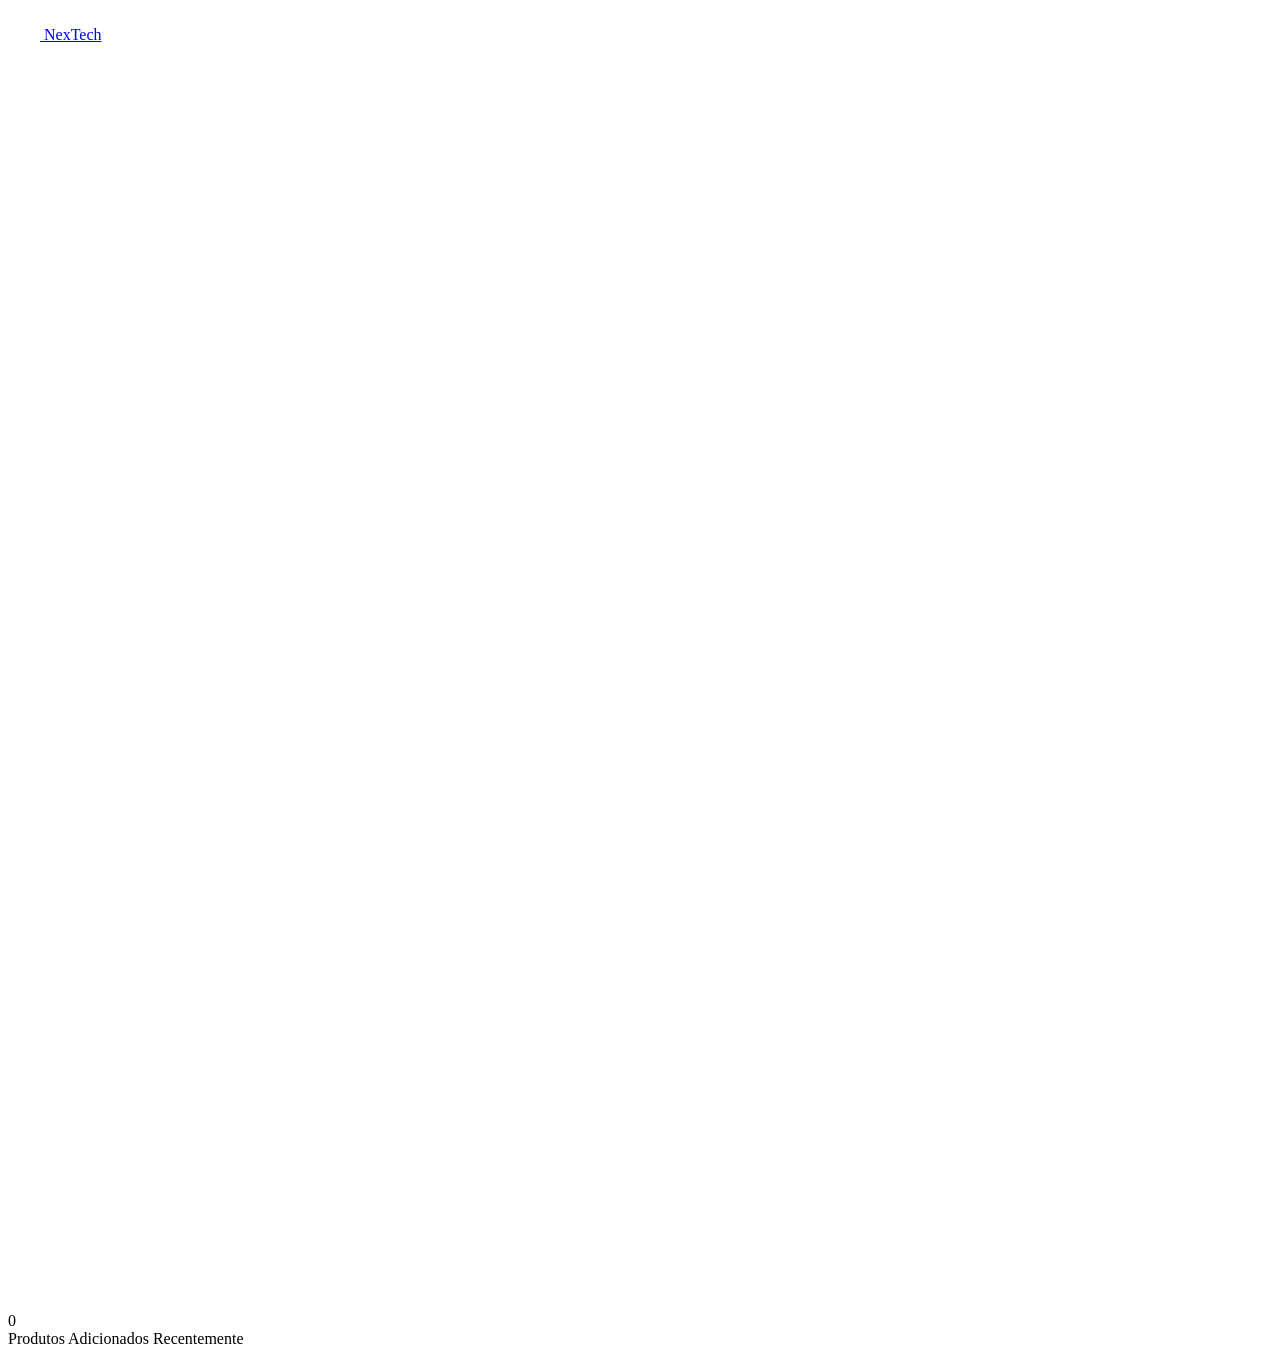
==== commit c90181b9: "ajuste w3c" ====
--- a/index.html
+++ b/index.html
@@ -1,388 +1,68 @@
 <!DOCTYPE html>
 <html lang="pt-BR">
+
 <head>
     <meta charset="UTF-8">
     <meta name="viewport" content="width=device-width, initial-scale=1.0">
-    <title>TechStore - Compras</title>
-    <link href="https://fonts.googleapis.com/css2?family=Poppins:wght@300;400;600;700&display=swap" rel="stylesheet">
-    <style>
-        /* CSS para formatação e organização visual */
-        * {
-            margin: 0;
-            padding: 0;
-            box-sizing: border-box;
-            font-family: 'Poppins', sans-serif;
-        }
+    <title>NexTech | A sua loja do futuro</title>
+    <link rel="stylesheet" href="style.css">
+    <link href="https://fonts.googleapis.com/css2?family=Inter:wght@300;400;500;600;700&display=swap" rel="stylesheet">
+</head>
 
-        body {
-            background-color: #f4f7f6;
-            color: #333;
-            padding-bottom: 50px;
-        }
+<body>
+    <header class="header">
+        <div class="container header-content">
+            <div class="logo-area">
+                <a href="#" class="logo" aria-label="Início NexTech">
+                    <svg aria-hidden="true" width="32" height="32" viewBox="0 0 24 24" fill="none" stroke="#fff"
+                        stroke-width="2" stroke-linecap="round" stroke-linejoin="round">
+                        <polygon points="13 2 3 14 12 14 11 22 21 10 12 10 13 2"></polygon>
+                    </svg>
+                    <span>NexTech</span>
+                </a>
+            </div>
 
-        header {
-            background-color: #2c3e50;
-            color: white;
-            text-align: center;
-            padding: 2rem 1rem;
-            margin-bottom: 2rem;
-            box-shadow: 0 4px 6px rgba(0,0,0,0.1);
-        }
+            <div class="cart-container" id="cart-container">
+                <div class="cart-icon-wrapper" id="cart-toggle-btn" aria-label="Abrir carrinho de compras" role="button"
+                    tabindex="0">
+                    <svg aria-hidden="true" viewBox="0 0 24 24" fill="none" stroke="#fff" stroke-width="2"
+                        stroke-linecap="round" stroke-linejoin="round">
+                        <circle cx="9" cy="21" r="1"></circle>
+                        <circle cx="20" cy="21" r="1"></circle>
+                        <path d="M1 1h4l2.68 13.39a2 2 0 0 0 2 1.61h9.72a2 2 0 0 0 2-1.61L23 6H6"></path>
+                    </svg>
+                    <span class="cart-badge" id="cart-badge" aria-live="polite">0</span>
+                </div>
 
-        header h1 {
-            font-weight: 700;
-            letter-spacing: 1px;
-        }
+                <div class="cart-dropdown hidden" id="cart-dropdown">
+                    <div class="cart-dropdown-header">Produtos Adicionados Recentemente</div>
+                    <div class="cart-items-list" id="cart-items-list">
+                        <!-- Renderizado via JS -->
+                    </div>
 
-        .container {
-            max-width: 1200px;
-            margin: 0 auto;
-            padding: 0 20px;
-        }
-
-        .product-grid {
-            display: flex;
-            flex-wrap: wrap;
-            gap: 25px;
-            justify-content: center;
-        }
-
-        .product-card {
-            background: white;
-            border-radius: 12px;
-            box-shadow: 0 4px 15px rgba(0,0,0,0.05);
-            width: 260px;
-            padding: 20px;
-            text-align: center;
-            transition: transform 0.3s ease, box-shadow 0.3s ease;
-        }
-
-        .product-card:hover {
-            transform: translateY(-8px);
-            box-shadow: 0 8px 25px rgba(0,0,0,0.15);
-        }
-
-        .product-img {
-            width: 100%;
-            height: 180px;
-            object-fit: cover;
-            border-radius: 8px;
-            margin-bottom: 15px;
-        }
-
-        .product-title {
-            font-size: 1.2rem;
-            font-weight: 600;
-            color: #2c3e50;
-            margin-bottom: 5px;
-        }
-
-        .product-price {
-            font-size: 1.3rem;
-            font-weight: 700;
-            color: #27ae60;
-            margin-bottom: 15px;
-        }
-
-        .controls {
-            display: flex;
-            justify-content: space-between;
-            align-items: center;
-            background: #f8f9fa;
-            border-radius: 8px;
-            padding: 5px;
-        }
-
-        .btn-ctrl {
-            background: #3498db;
-            color: white;
-            border: none;
-            width: 35px;
-            height: 35px;
-            border-radius: 50%;
-            cursor: pointer;
-            font-size: 1.2rem;
-            font-weight: bold;
-            transition: background 0.2s;
-        }
-
-        .btn-ctrl:hover {
-            background: #2980b9;
-        }
-
-        .qty-display {
-            font-size: 1.2rem;
-            font-weight: 600;
-            width: 40px;
-        }
-
-        .checkout-btn {
-            display: block;
-            width: 100%;
-            max-width: 350px;
-            margin: 40px auto;
-            padding: 15px;
-            font-size: 1.2rem;
-            background: #e74c3c;
-            color: white;
-            border: none;
-            border-radius: 30px;
-            cursor: pointer;
-            font-weight: bold;
-            text-transform: uppercase;
-            letter-spacing: 1px;
-            box-shadow: 0 4px 15px rgba(231, 76, 60, 0.4);
-            transition: background 0.3s, transform 0.2s;
-        }
-
-        .checkout-btn:hover {
-            background: #c0392b;
-            transform: scale(1.02);
-        }
-
-        .summary-container {
-            max-width: 700px;
-            margin: 0 auto;
-            background: white;
-            padding: 30px;
-            border-radius: 12px;
-            box-shadow: 0 5px 20px rgba(0,0,0,0.1);
-            display: none; /* Escondido por padrão */
-            animation: fadeIn 0.5s ease;
-        }
-
-        .summary-container h2 {
-            text-align: center;
-            color: #2c3e50;
-            margin-bottom: 20px;
-            border-bottom: 2px solid #eee;
-            padding-bottom: 10px;
-        }
-
-        table {
-            width: 100%;
-            border-collapse: collapse;
-            margin-bottom: 25px;
-        }
-
-        th, td {
-            padding: 12px 15px;
-            border-bottom: 1px solid #eee;
-            text-align: left;
-        }
-
-        th {
-            background-color: #f8f9fa;
-            color: #2c3e50;
-            font-weight: 600;
-        }
-
-        .total-section {
-            background: #f8f9fa;
-            padding: 20px;
-            border-radius: 8px;
-            text-align: right;
-            font-size: 1.1rem;
-        }
-
-        .total-section p {
-            margin-bottom: 8px;
-        }
-
-        .total-final {
-            font-size: 1.5rem;
-            color: #e74c3c;
-            margin-top: 15px;
-            padding-top: 15px;
-            border-top: 2px solid #ddd;
-        }
-
-        @keyframes fadeIn {
-            from { opacity: 0; transform: translateY(20px); }
-            to { opacity: 1; transform: translateY(0); }
-        }
-    </style>
-</head>
-<body>
-
-    <header>
-        <h1>⚡ TechStore</h1>
-        <p>A sua loja de eletrônicos</p>
+                    <div class="cart-checkout-area" id="cart-checkout-area" style="display: none;">
+                        <div class="cart-dropdown-footer">
+                            <span class="cart-total-text" id="dropdown-total" aria-live="polite">R$ 0,00</span>
+                            <button class="btn-checkout-final" id="btn-checkout"
+                                aria-label="Revisar Compra">Comprar</button>
+                        </div>
+                    </div>
+                </div>
+            </div>
+        </div>
     </header>
 
-    <div class="container">
-        <!-- Grid de Produtos -->
-        <div class="product-grid" id="product-grid">
-            <!-- Os produtos serão renderizados aqui via JavaScript -->
-        </div>
+    <main class="container">
+        <section id="product-list" class="product-list" aria-label="Lista de Produtos"></section>
+    </main>
 
-        <!-- Botão de Finalizar -->
-        <button class="checkout-btn" onclick="finalizarCompra()">🛒 Finalizar Compra</button>
-
-        <!-- Resumo da Compra -->
-        <div class="summary-container" id="summary-container">
-            <!-- O cupom fiscal será gerado aqui -->
-        </div>
+    <div id="modal-overlay" class="modal-overlay hidden" role="dialog" aria-modal="true" aria-labelledby="modal-title">
+        <div class="modal" id="modal-content"></div>
     </div>
 
-    <script>
-        // Lógica da aplicação em JavaScript
+    <div id="toast" class="toast hidden" role="alert" aria-live="assertive"></div>
 
-        // 1. Definição dos produtos disponíveis com imagens da web
-        const produtos = [
-            { id: 1, nome: 'Fone de Ouvido', preco: 250.00, qty: 0, img: 'https://images.unsplash.com/photo-1505740420928-5e560c06d30e?auto=format&fit=crop&w=500&q=80' },
-            { id: 2, nome: 'Notebook', preco: 3500.00, qty: 0, img: 'https://images.unsplash.com/photo-1496181133206-80ce9b88a853?auto=format&fit=crop&w=500&q=80' },
-            { id: 3, nome: 'Smart TV', preco: 2800.00, qty: 0, img: 'https://images.unsplash.com/photo-1593359677879-a4bb92f829d1?auto=format&fit=crop&w=500&q=80' },
-            { id: 4, nome: 'Caixa de Som', preco: 650.00, qty: 0, img: 'https://images.unsplash.com/photo-1608043152269-423dbba4e7e1?auto=format&fit=crop&w=500&q=80' },
-            { id: 5, nome: 'Videogame', preco: 2500.00, qty: 0, img: 'https://images.unsplash.com/photo-1486401899868-0e435ed85128?auto=format&fit=crop&w=500&q=80' }
-        ];
+    <script src="script.js"></script>
+</body>
 
-        // Função para formatar valores em Reais (R$)
-        function formatarMoeda(valor) {
-            return valor.toLocaleString('pt-BR', { style: 'currency', currency: 'BRL' });
-        }
-
-        // Função para renderizar os produtos na tela
-        function renderizarProdutos() {
-            const grid = document.getElementById('product-grid');
-            grid.innerHTML = '';
-
-            produtos.forEach(produto => {
-                const card = document.createElement('div');
-                card.className = 'product-card';
-                card.innerHTML = `
-                    <img src="${produto.img}" alt="${produto.nome}" class="product-img">
-                    <h3 class="product-title">${produto.nome}</h3>
-                    <p class="product-price">${formatarMoeda(produto.preco)}</p>
-                    <div class="controls">
-                        <button class="btn-ctrl" onclick="alterarQuantidade(${produto.id}, -1)">-</button>
-                        <span class="qty-display" id="qty-${produto.id}">${produto.qty}</span>
-                        <button class="btn-ctrl" onclick="alterarQuantidade(${produto.id}, 1)">+</button>
-                    </div>
-                `;
-                grid.appendChild(card);
-            });
-        }
-
-        // Função para aumentar (+) ou diminuir (-) a quantidade
-        function alterarQuantidade(id, delta) {
-            const produto = produtos.find(p => p.id === id);
-            if (produto) {
-                let novaQuantidade = produto.qty + delta;
-                
-                // Regra: Não permitir que a quantidade fique negativa
-                if (novaQuantidade >= 0) {
-                    produto.qty = novaQuantidade;
-                    document.getElementById(`qty-${id}`).innerText = produto.qty;
-                }
-            }
-        }
-
-        // Função principal: Finalizar a Compra
-        function finalizarCompra() {
-            // Filtrar apenas os produtos com quantidade maior que zero
-            const selecionados = produtos.filter(p => p.qty > 0);
-
-            // Regra: Verificar se pelo menos um produto foi selecionado
-            if (selecionados.length === 0) {
-                alert("Nenhum produto foi selecionado.");
-                return;
-            }
-
-            // Solicitar a forma de pagamento e validar
-            let opcaoPagamento;
-            let pagamentoTexto = "";
-
-            while (true) {
-                opcaoPagamento = prompt(
-                    "Selecione a forma de pagamento (Digite 1, 2 ou 3):\n\n" +
-                    "1 – À vista\n" +
-                    "2 – Cartão de débito\n" +
-                    "3 – Cartão de crédito"
-                );
-
-                if (opcaoPagamento === '1') {
-                    pagamentoTexto = "À vista";
-                    break;
-                } else if (opcaoPagamento === '2') {
-                    pagamentoTexto = "Cartão de débito";
-                    break;
-                } else if (opcaoPagamento === '3') {
-                    pagamentoTexto = "Cartão de crédito";
-                    break;
-                } else if (opcaoPagamento === null) {
-                    // Usuário clicou em cancelar no prompt
-                    return; 
-                } else {
-                    alert("Opção inválida! Por favor, digite 1, 2 ou 3.");
-                }
-            }
-
-            // Variáveis para cálculos
-            let totalCompra = 0;
-            
-            // Construção visual da tabela do resumo
-            let htmlResumo = `
-                <h2>Resumo da Compra</h2>
-                <table>
-                    <thead>
-                        <tr>
-                            <th>Produto</th>
-                            <th>Qtd</th>
-                            <th>Preço Unit.</th>
-                            <th>Subtotal</th>
-                        </tr>
-                    </thead>
-                    <tbody>
-            `;
-
-            // Calcular subtotal e total
-            selecionados.forEach(p => {
-                const subtotal = p.preco * p.qty;
-                totalCompra += subtotal;
-                
-                htmlResumo += `
-                    <tr>
-                        <td>${p.nome}</td>
-                        <td>${p.qty}</td>
-                        <td>${formatarMoeda(p.preco)}</td>
-                        <td>${formatarMoeda(subtotal)}</td>
-                    </tr>
-                `;
-            });
-
-            htmlResumo += `</tbody></table>`;
-
-            // Regra Promocional: >= R$5000 e À vista (Opção 1) = 10% de desconto
-            let desconto = 0;
-            if (totalCompra >= 5000 && opcaoPagamento === '1') {
-                desconto = totalCompra * 0.10;
-            }
-
-            // Calcular o valor final
-            const totalFinal = totalCompra - desconto;
-
-            // Inserir os totais no HTML
-            htmlResumo += `
-                <div class="total-section">
-                    <p><strong>Forma de Pagamento:</strong> ${pagamentoTexto}</p>
-                    <p><strong>Total da Compra:</strong> ${formatarMoeda(totalCompra)}</p>
-                    <p style="color: #27ae60;"><strong>Desconto Aplicado:</strong> - ${formatarMoeda(desconto)}</p>
-                    <h3 class="total-final">Total a Pagar: ${formatarMoeda(totalFinal)}</h3>
-                </div>
-            `;
-
-            // Exibir o resumo na página
-            const divResumo = document.getElementById('summary-container');
-            divResumo.innerHTML = htmlResumo;
-            divResumo.style.display = 'block';
-
-            // Rolar a tela suavemente até o resumo
-            divResumo.scrollIntoView({ behavior: 'smooth' });
-        }
-
-        // Inicializar a loja renderizando os produtos na primeira vez
-        renderizarProdutos();
-    </script>
-</body>
 </html>
